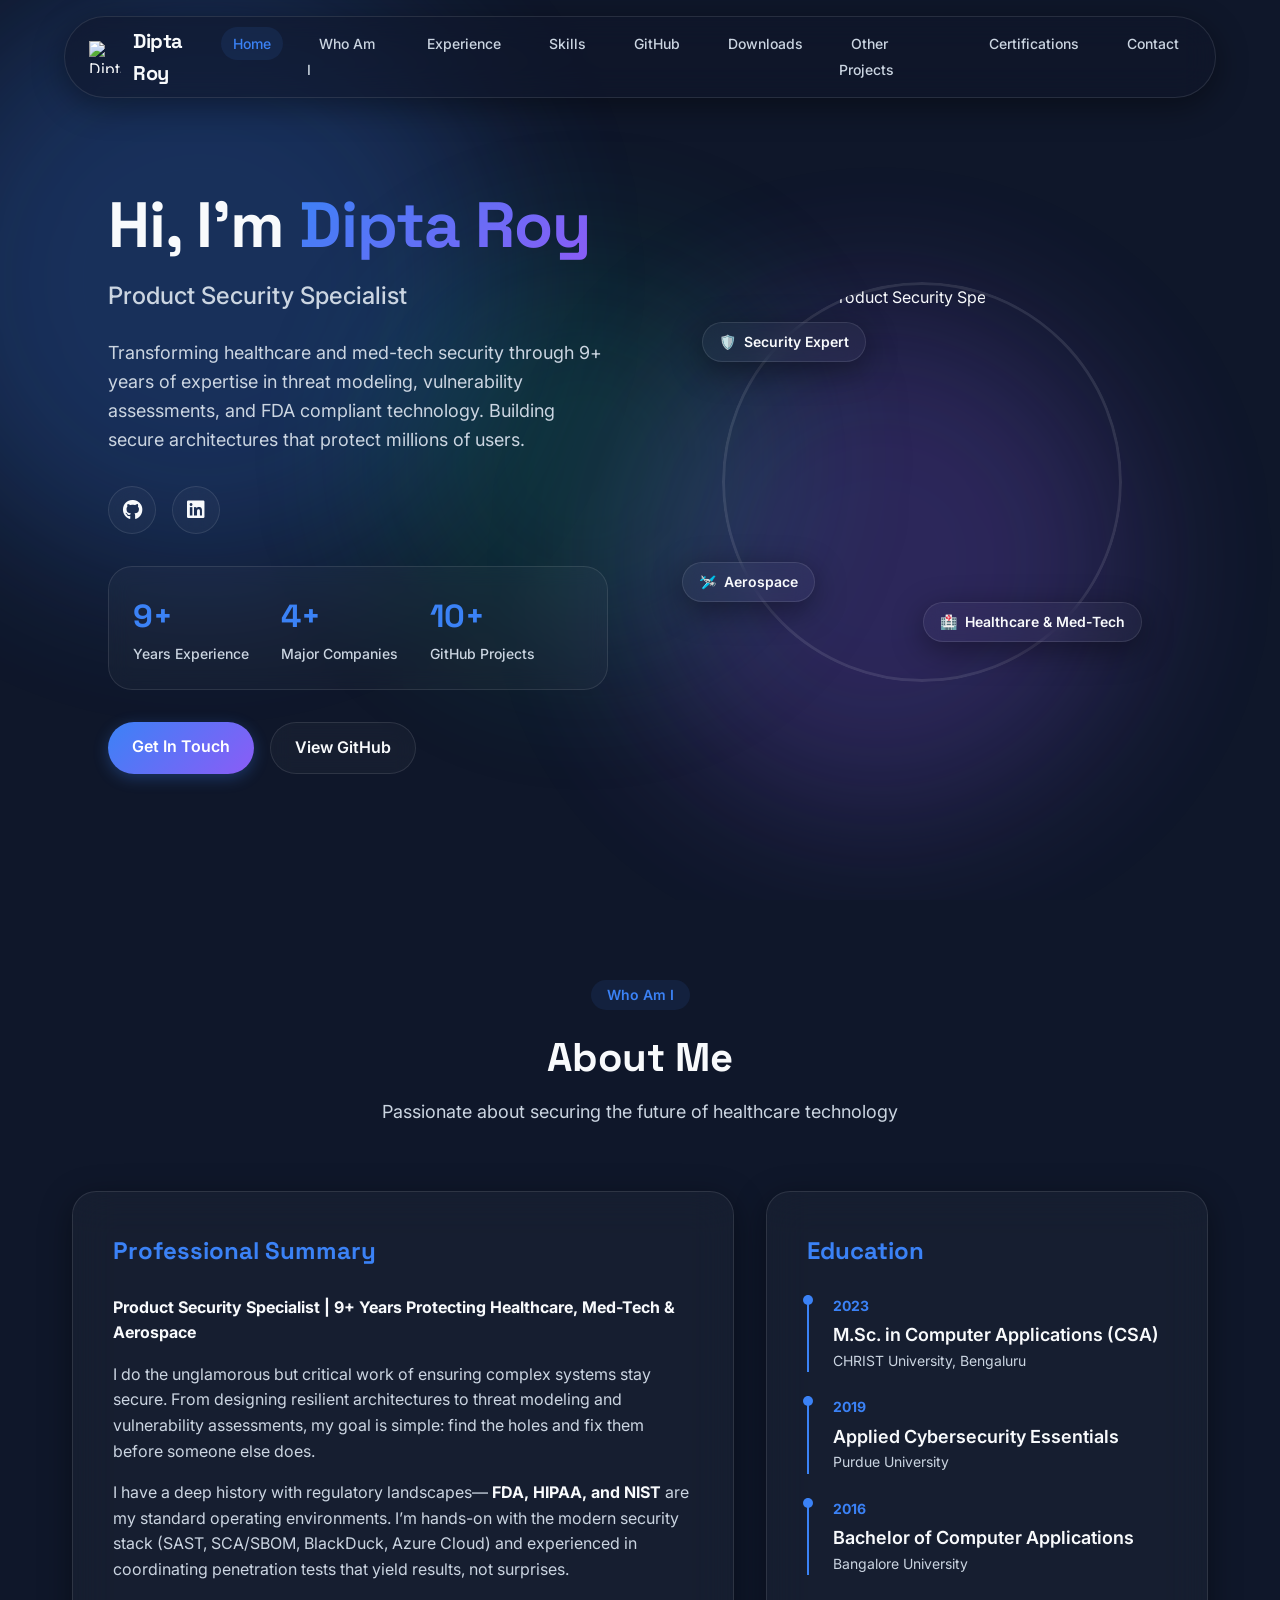
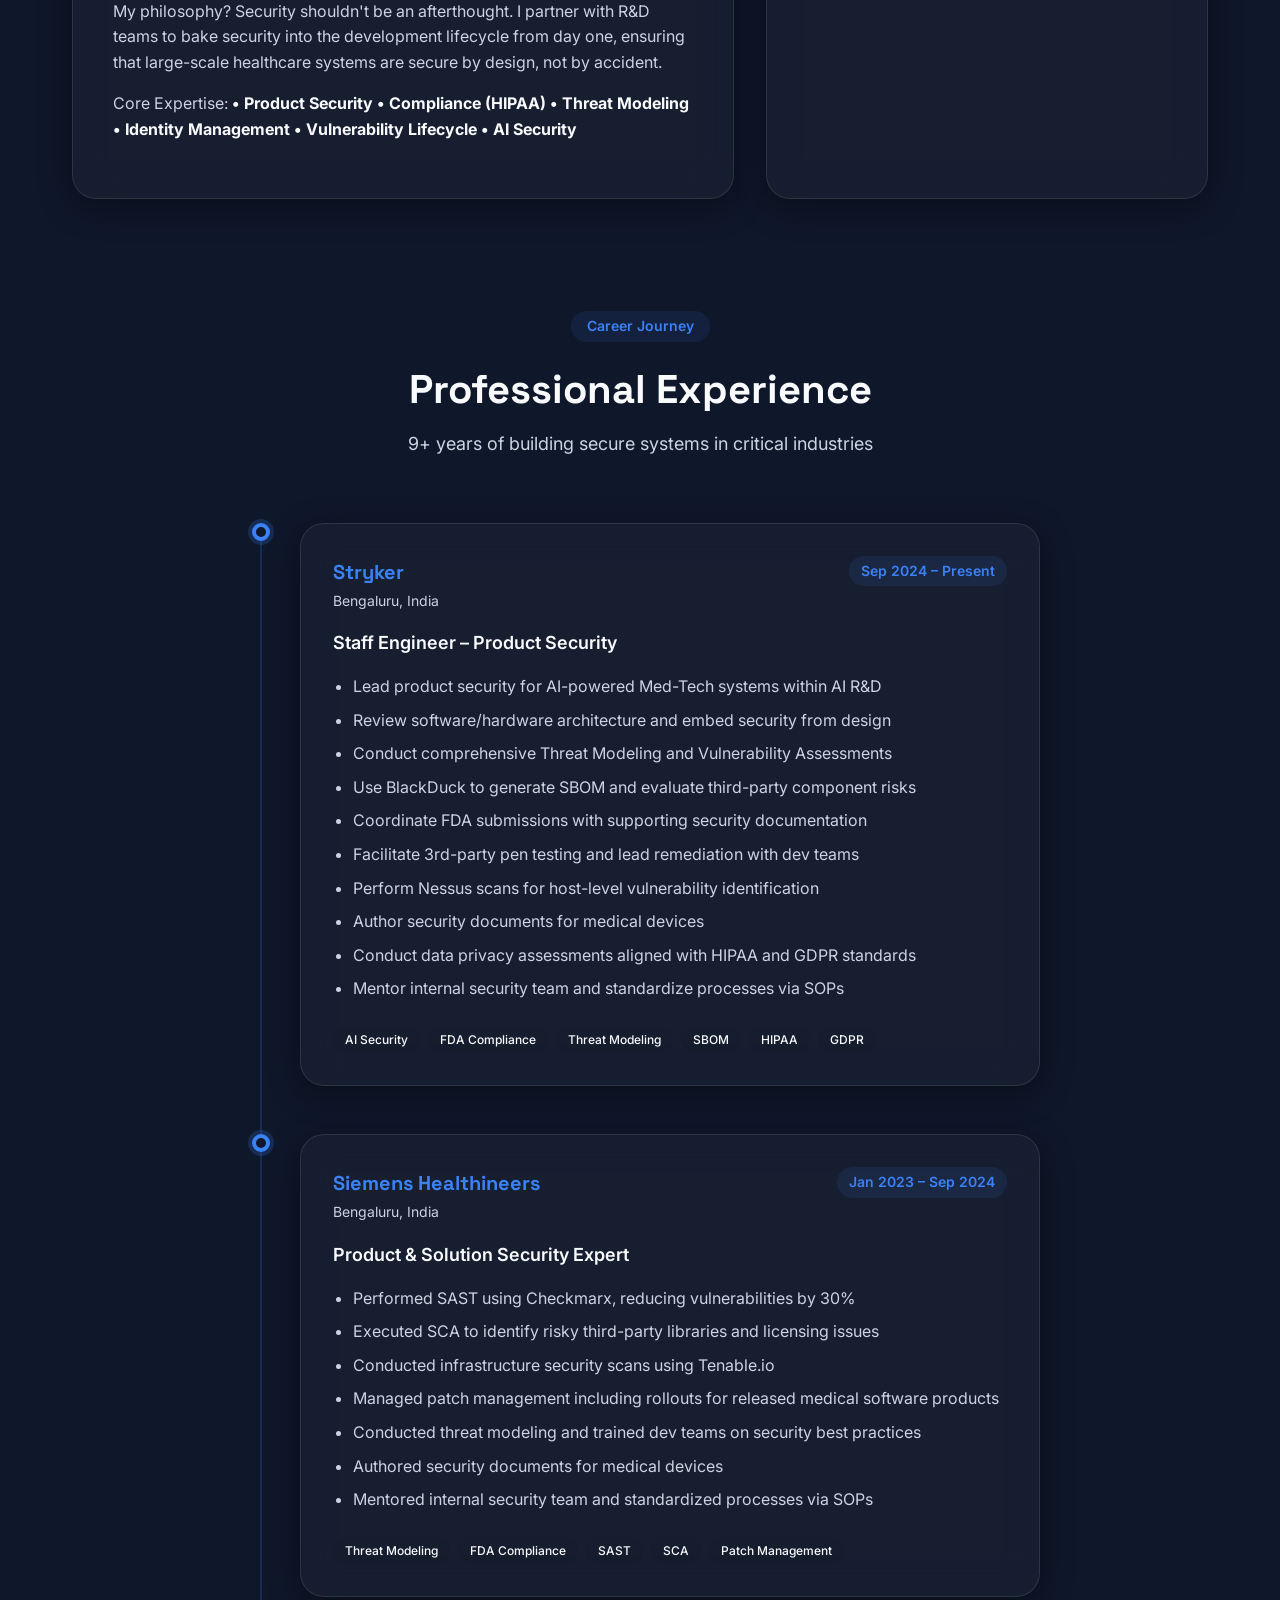
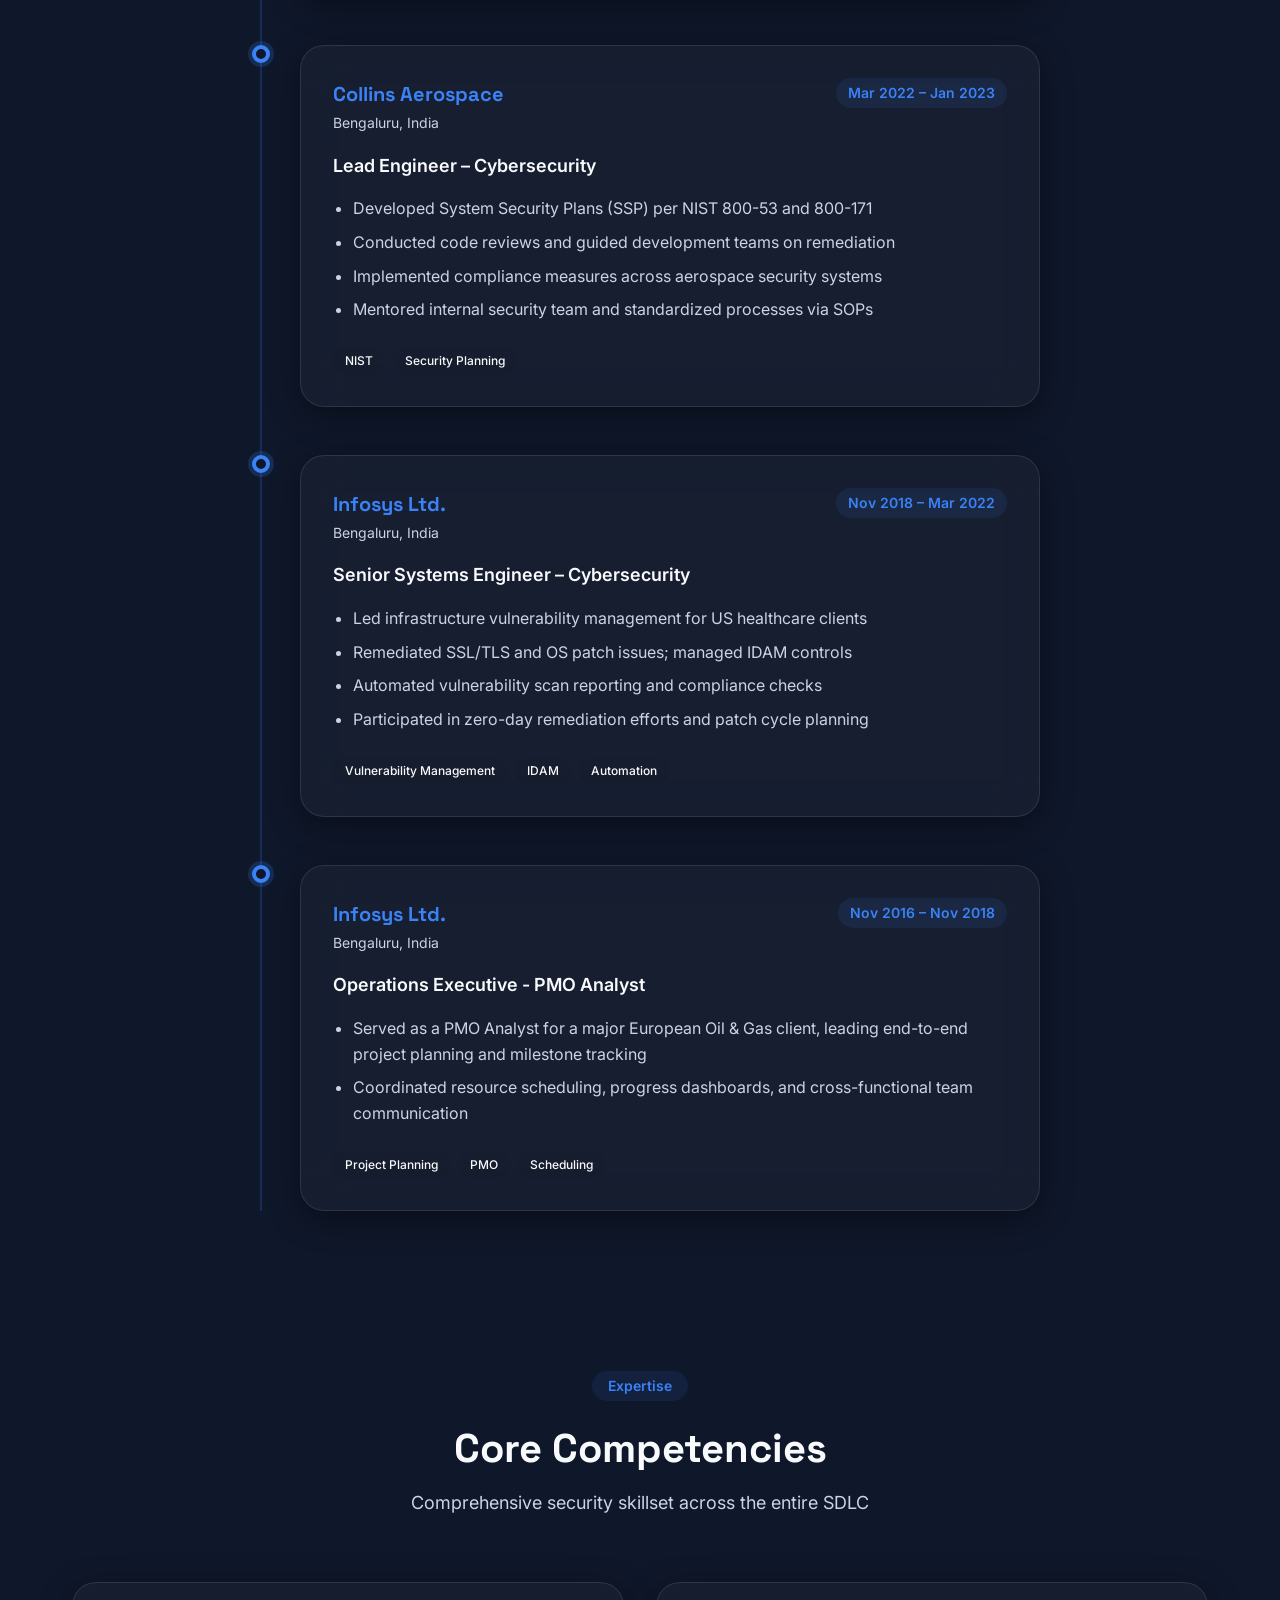
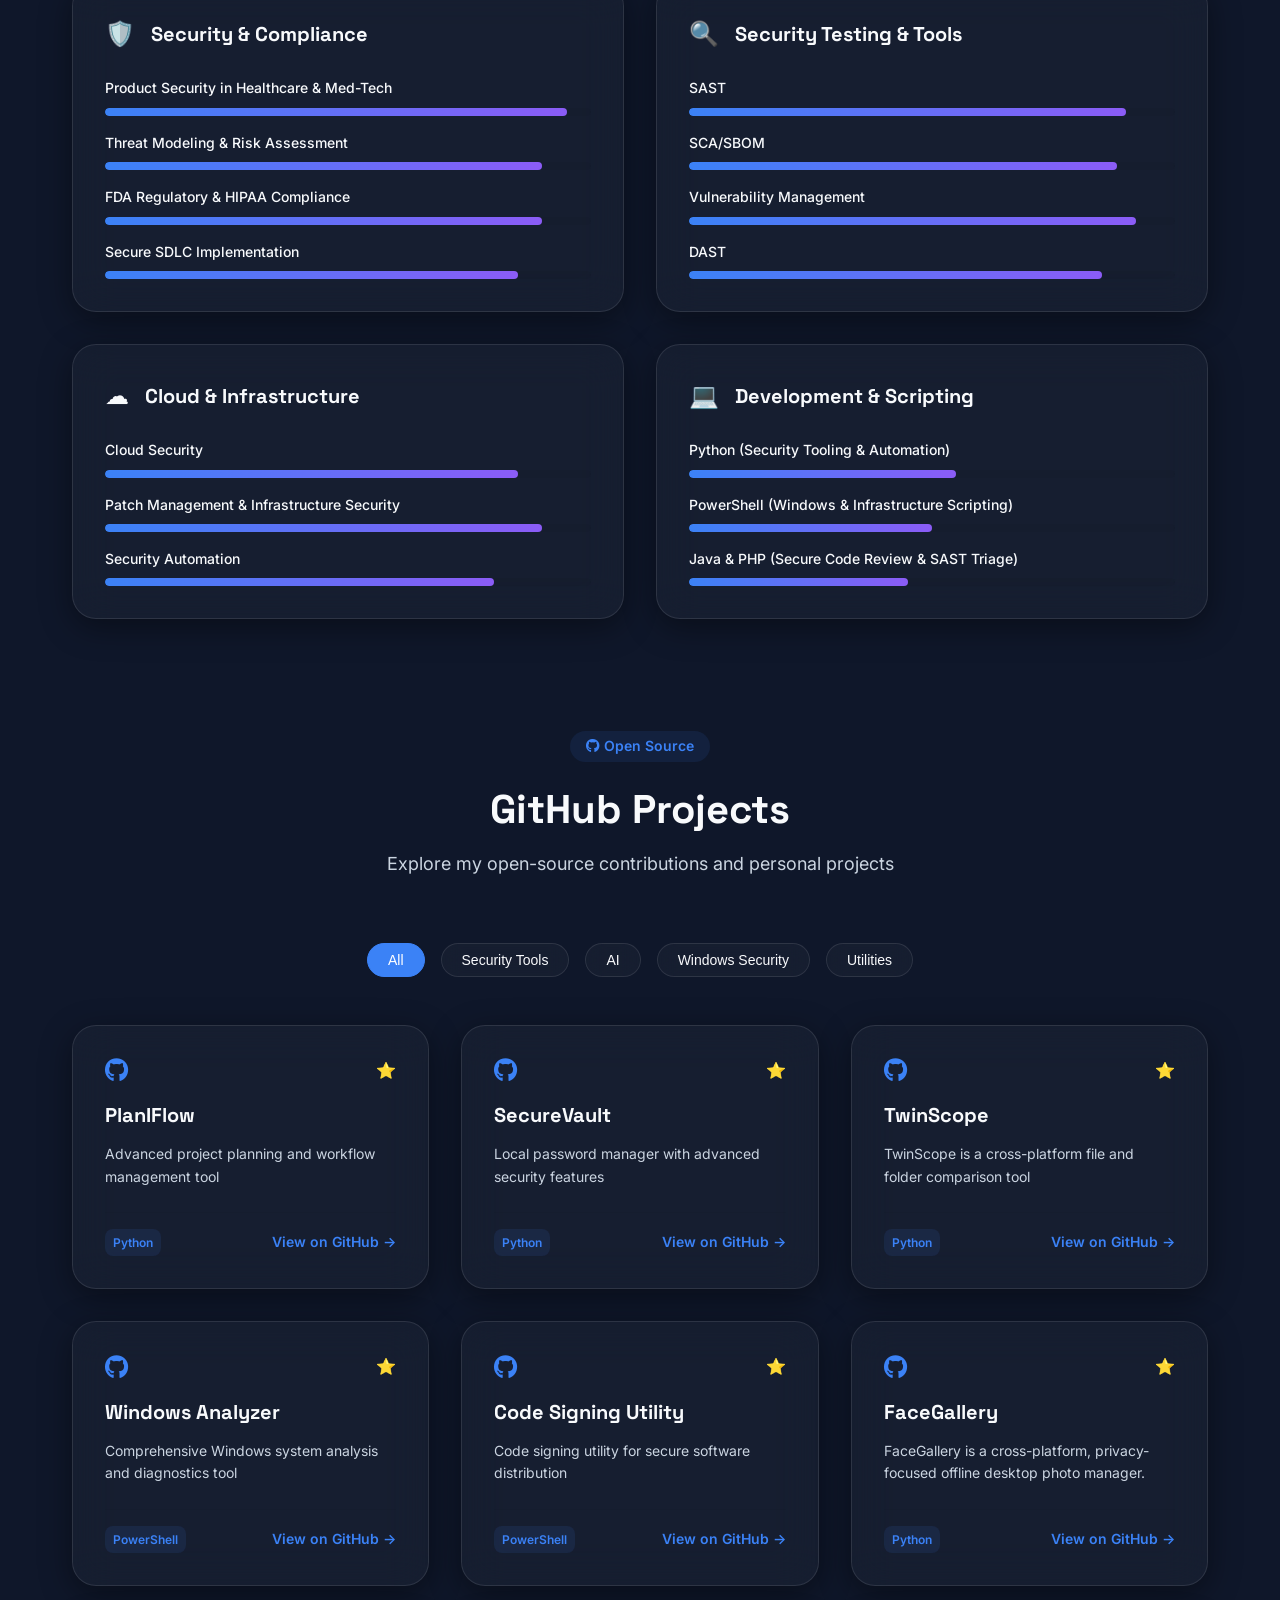
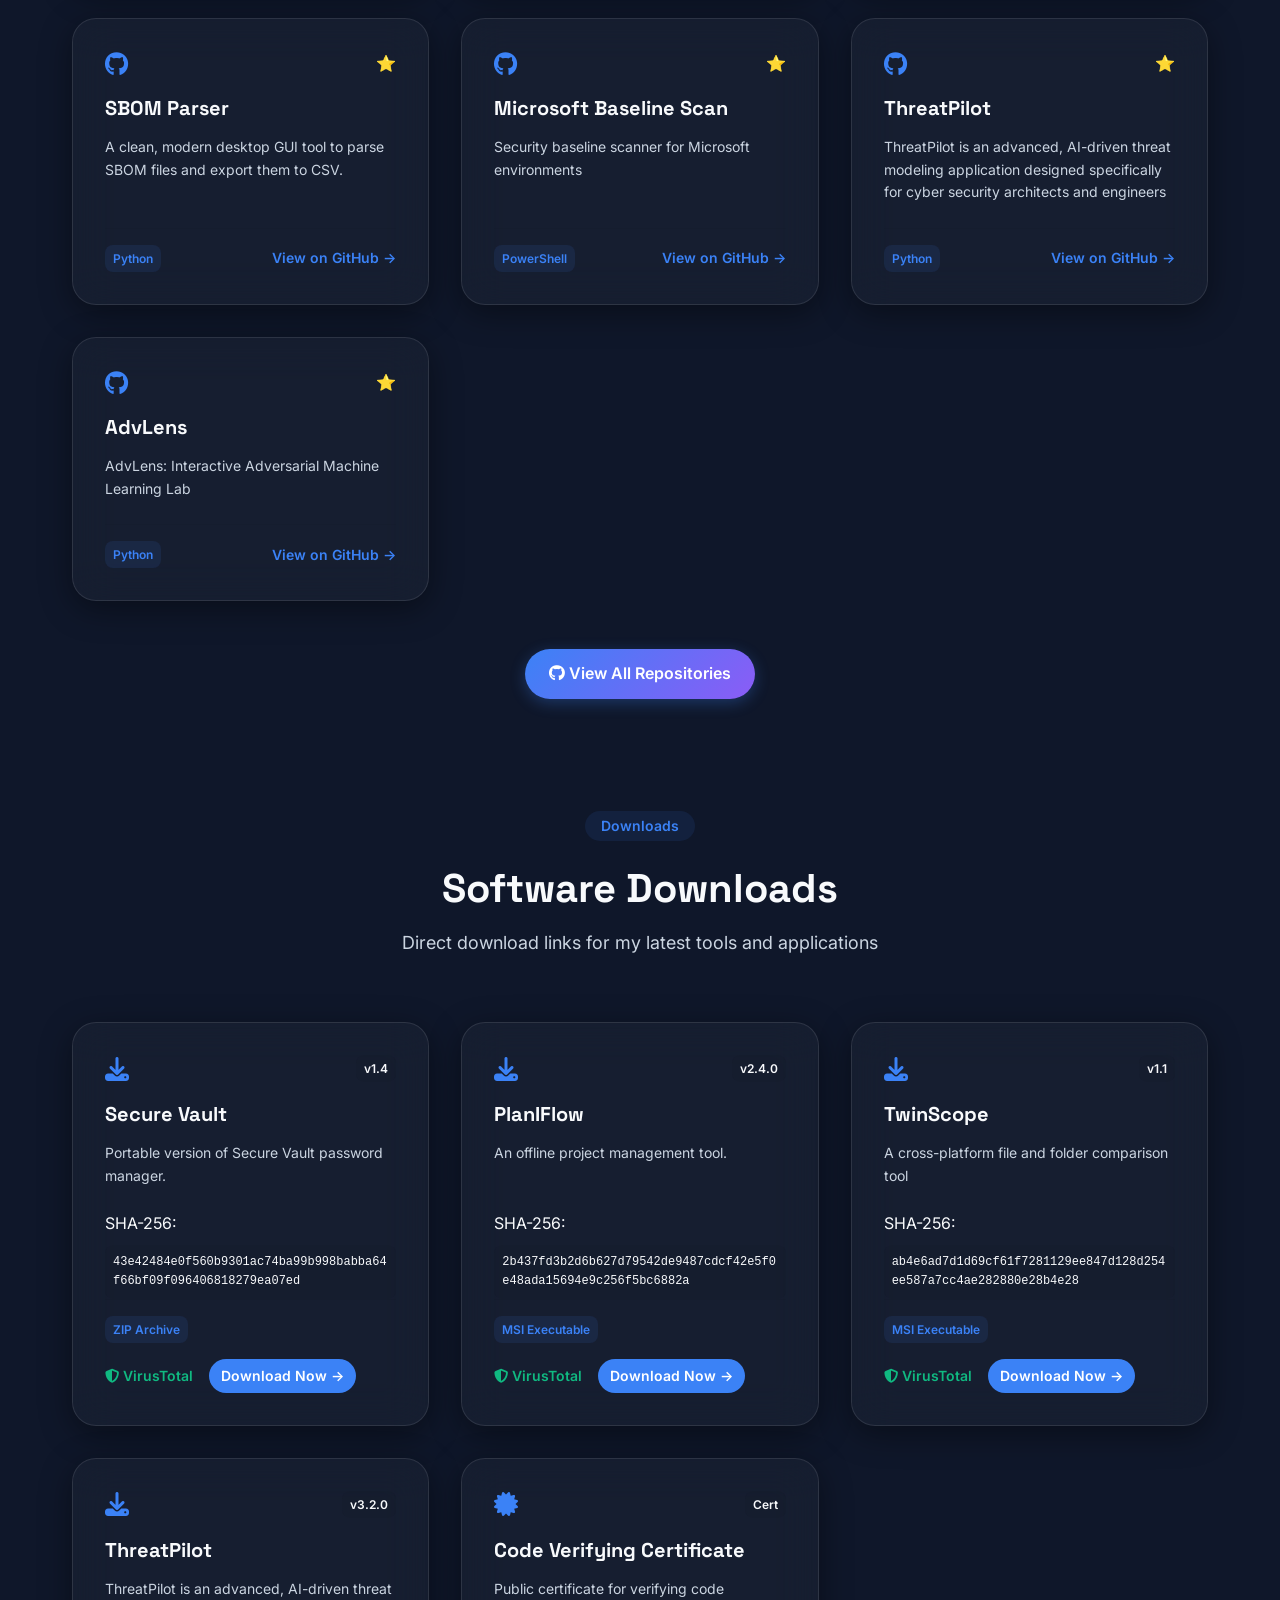
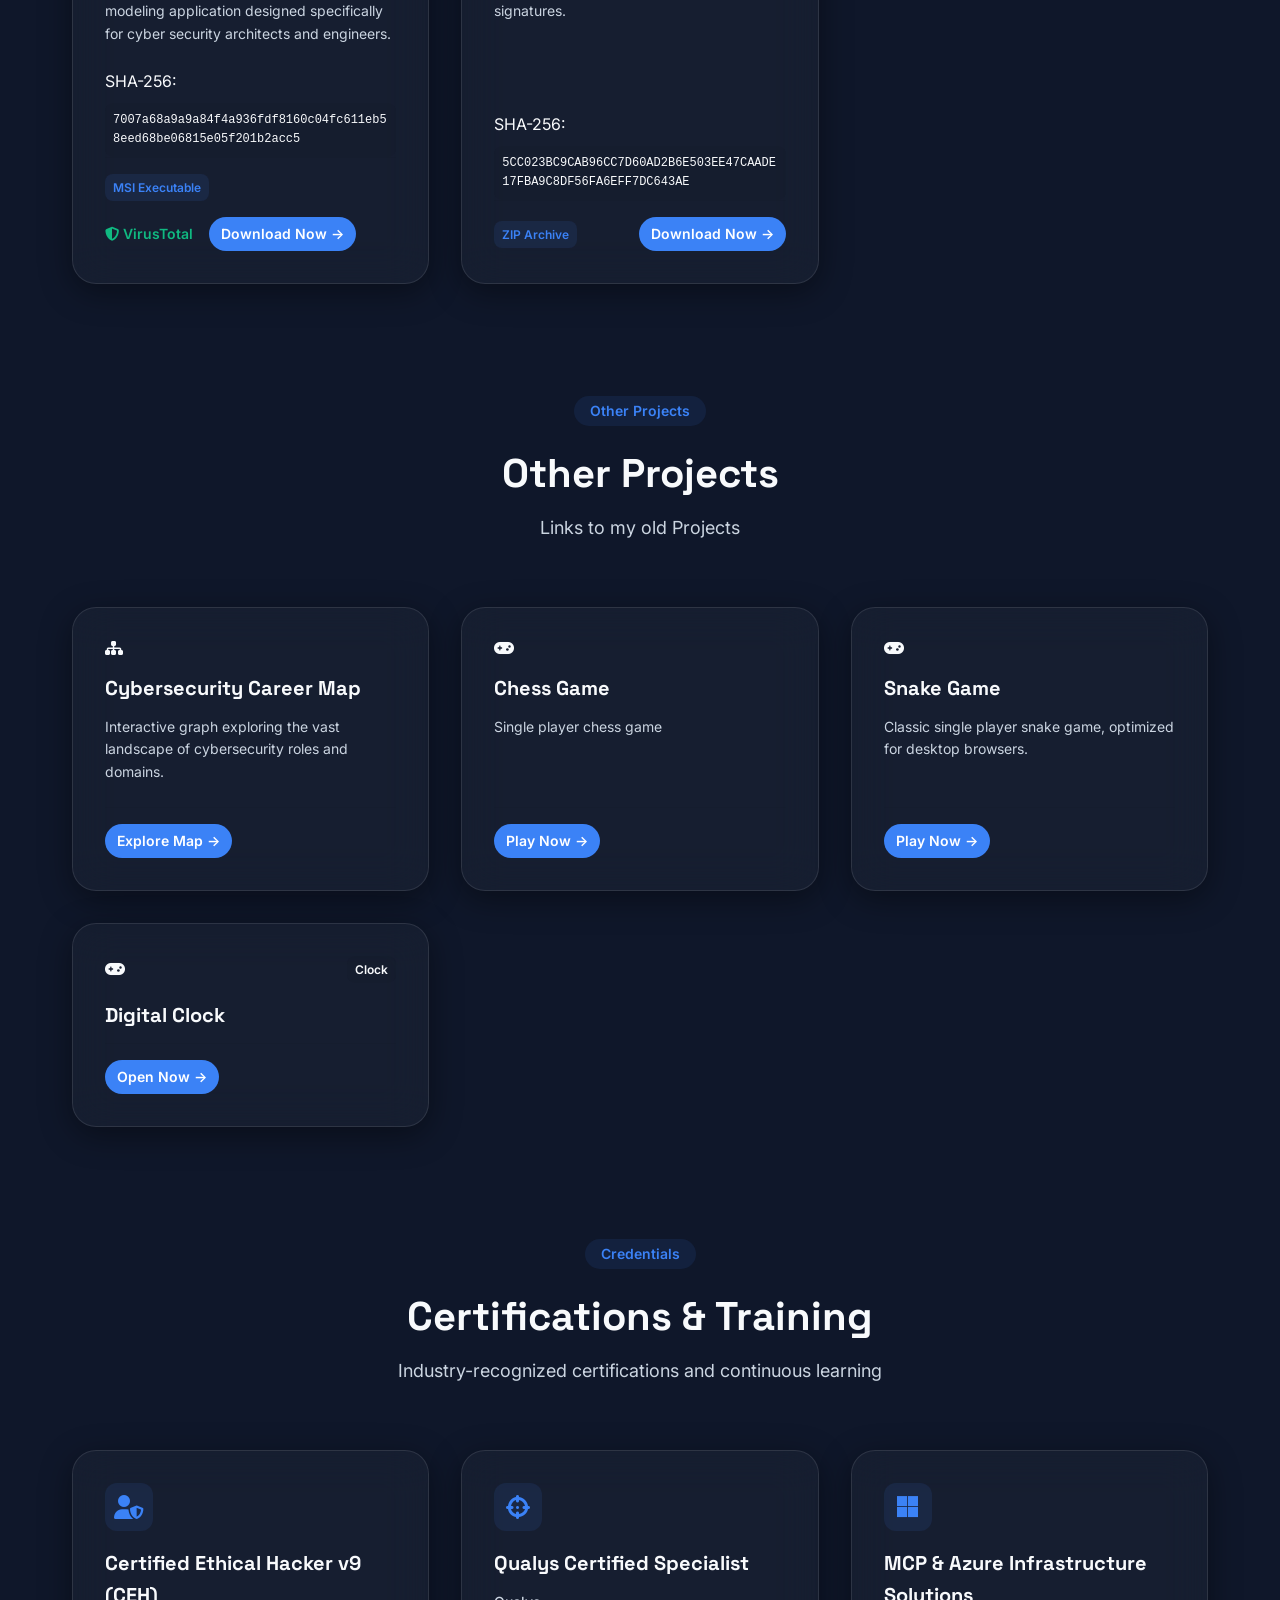
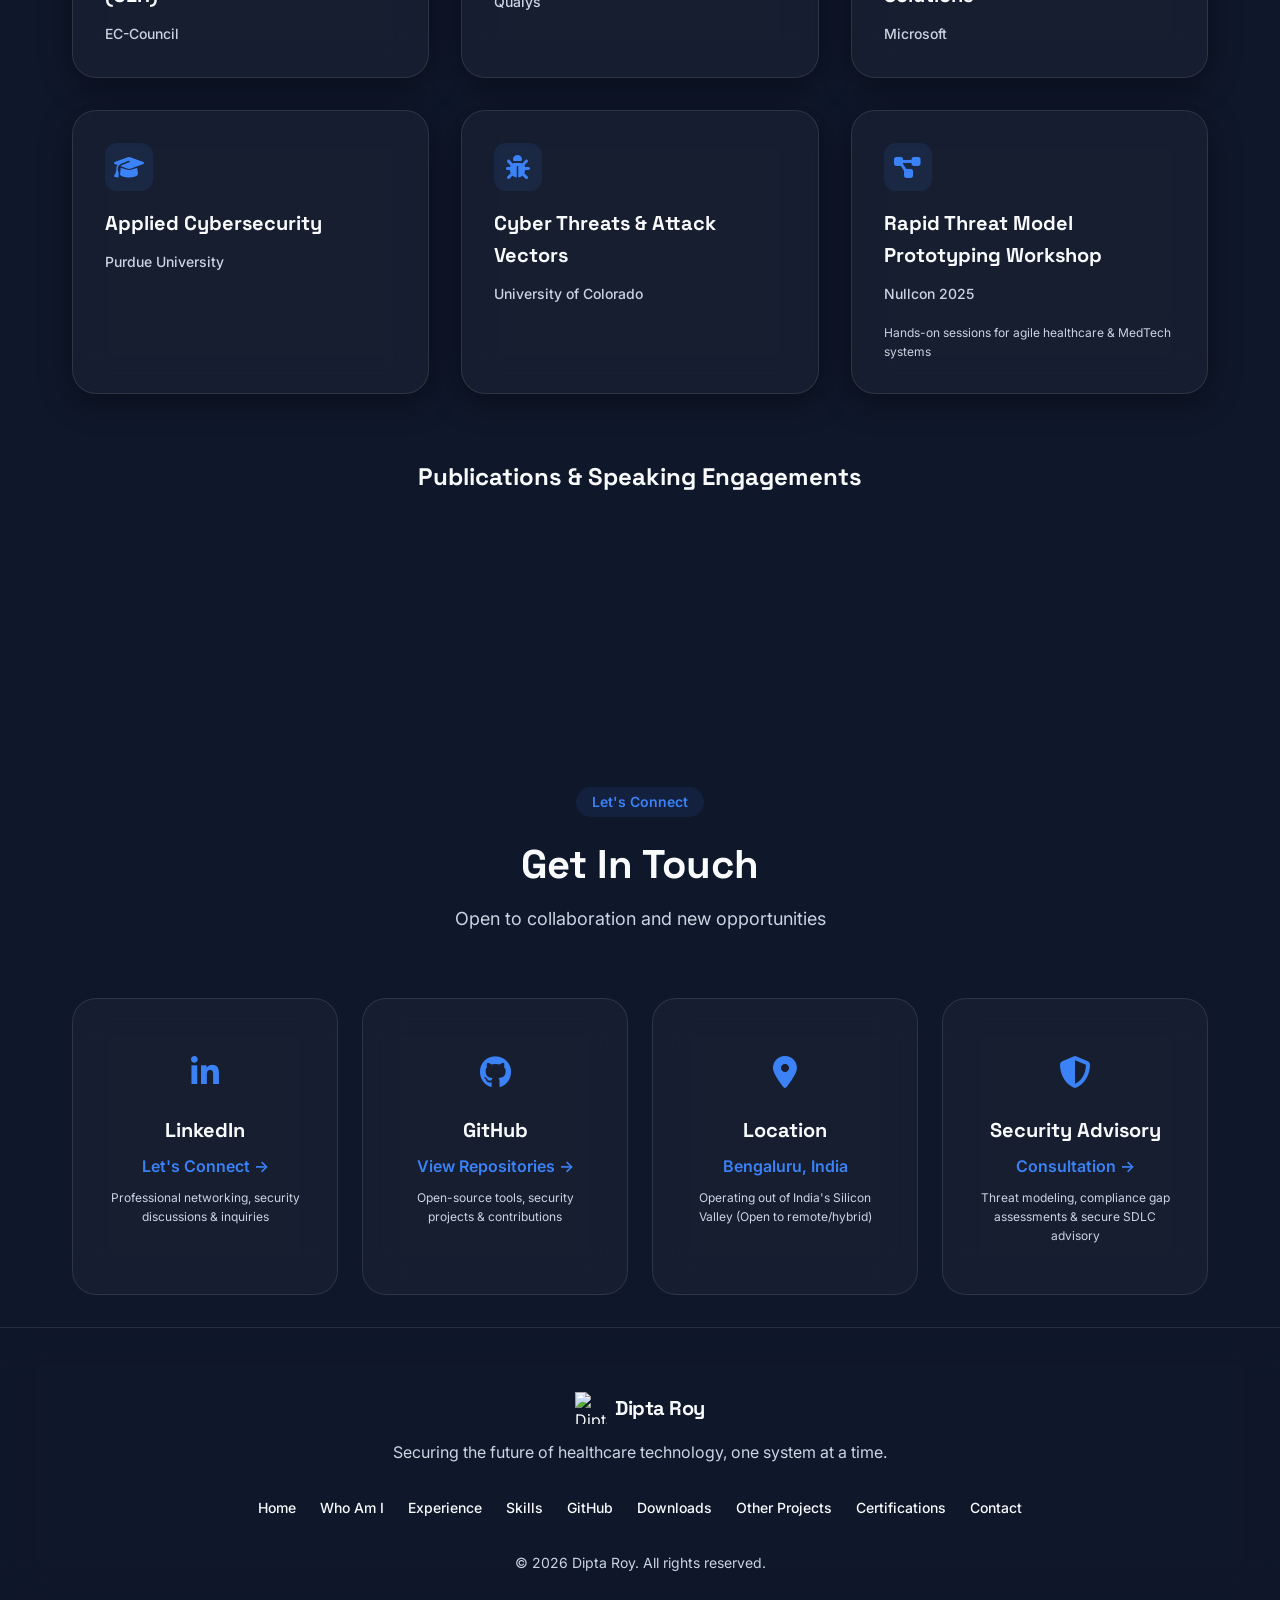
==== index.html @ 89083425 "Updated Portfolio" ====
<!DOCTYPE html>
<html lang="en">

<head>
    <meta charset="UTF-8">
    <meta name="viewport" content="width=device-width, initial-scale=1.0">
    <title>Dipta Roy</title>
    <link rel="icon" type="image/png" href="assets/img/favicon.png?v=4">
    <meta name="google-site-verification" content="V2aWVlDv5P8RGX3Jwh850Y5VYpejlc5atUr3PNJCR8k" />
    <meta name="description"
        content="Dipta Roy is a Bengaluru-based Product Security Specialist with 9+ years in healthcare cybersecurity. Expert in threat modeling, FDA/HIPAA compliance, SAST/SCA tools, and secure SDLC.">
    <meta name="keywords"
        content="product security, cybersecurity healthcare, threat modeling, FDA compliance, vulnerability assessment, SAST, SCA, Dipta Roy, Bengaluru, MedTech">
    <meta name="robots" content="index, follow">
    <meta name="author" content="Dipta Roy">

    <!-- Open Graph / Facebook -->
    <meta property="og:type" content="website">
    <meta property="og:url" content="https://dipta-roy.github.io/">
    <meta property="og:title" content="Dipta Roy - Product Security Specialist">
    <meta property="og:description"
        content="Dipta Roy is a Bengaluru-based Product Security Specialist with 9+ years in healthcare cybersecurity. Expert in threat modeling, FDA/HIPAA compliance, and secure SDLC.">
    <meta property="og:image" content="https://dipta-roy.github.io/assets/img/Profile_Image.png">

    <!-- Twitter -->
    <meta property="twitter:card" content="summary_large_image">
    <meta property="twitter:url" content="https://dipta-roy.github.io/">
    <meta property="twitter:title" content="Dipta Roy - Product Security Specialist">
    <meta property="twitter:description"
        content="Dipta Roy is a Bengaluru-based Product Security Specialist with 9+ years in healthcare cybersecurity. Expert in threat modeling, FDA/HIPAA compliance, and secure SDLC.">
    <meta property="twitter:image" content="https://dipta-roy.github.io/assets/img/Profile_Image.png">

    <!-- Structured Data (JSON-LD) -->
    <script type="application/ld+json">
    {
      "@context": "https://schema.org",
      "@type": "Person",
      "name": "Dipta Roy",
      "url": "https://dipta-roy.github.io/",
      "image": "https://dipta-roy.github.io/assets/img/Profile_Image.png",
      "sameAs": [
        "https://linkedin.com/in/dipta-roy",
        "https://github.com/dipta-roy"
      ],
      "jobTitle": "Product Security Specialist",
      "worksFor": {
        "@type": "Organization",
        "name": "Healthcare Industry"
      },
      "description": "Product Security Specialist with 9+ years of experience in healthcare cybersecurity, threat modeling, and FDA compliance.",
      "address": {
        "@type": "PostalAddress",
        "addressLocality": "Bengaluru",
        "addressCountry": "India"
      }
    }
    </script>

    <link rel="preconnect" href="https://fonts.googleapis.com">
    <link rel="preconnect" href="https://fonts.gstatic.com" crossorigin>
    <link rel="canonical" href="https://dipta-roy.github.io/">
    <link
        href="https://fonts.googleapis.com/css2?family=Inter:wght@300;400;500;600;700;800;900&family=Space+Grotesk:wght@300;400;500;600;700&display=swap"
        rel="stylesheet">
    <link rel="stylesheet" href="https://cdnjs.cloudflare.com/ajax/libs/font-awesome/6.5.1/css/all.min.css">
    <link rel="stylesheet" href="https://cdnjs.cloudflare.com/ajax/libs/aos/2.3.4/aos.css">
    <link rel="stylesheet" href="assets/css/index.css">
    <script async src="https://www.googletagmanager.com/gtag/js?id=G-2EZ7F16X02"></script>
    <script>
        window.dataLayer = window.dataLayer || [];
        function gtag() { dataLayer.push(arguments); }
        gtag('js', new Date());
        gtag('config', 'G-2EZ7F16X02');
    </script>
    <noscript>
        <style>
            #preloader {
                display: none !important;
            }
        </style>
    </noscript>
</head>

<body>
    <!-- Preloader -->
    <div id="preloader">
        <div class="preloader-content">
            <div class="preloader-logo">
                <img src="assets/img/favicon.png?v=4" alt="Dipta Roy Logo" class="logo-icon">
                <span class="logo-text">Dipta Roy</span>
            </div>
            <div class="preloader-spinner"></div>
            <div class="preloader-status">Initializing Secure Connection...</div>
        </div>
    </div>
    <!-- Animated Background -->
    <div class="animated-background">
        <div class="gradient-orb orb-1"></div>
        <div class="gradient-orb orb-2"></div>
        <div class="gradient-orb orb-3"></div>
    </div>

    <!-- Navigation -->
    <nav class="nav-container" id="navbar">
        <div class="nav-content">
            <div class="nav-logo">
                <img src="assets/img/favicon.png?v=4" alt="Dipta Roy Logo" class="logo-icon">
                <span class="logo-text">Dipta Roy</span>
            </div>
            <ul class="nav-menu" id="navMenu">
                <li><a href="#home" class="nav-link active" style="--i: 1">Home</a></li>
                <li><a href="#about" class="nav-link" style="--i: 2">Who Am I</a></li>
                <li><a href="#experience" class="nav-link" style="--i: 3">Experience</a></li>
                <li><a href="#skills" class="nav-link" style="--i: 4">Skills</a></li>
                <li><a href="#github" class="nav-link" style="--i: 5">GitHub</a></li>
                <li><a href="#downloads" class="nav-link" style="--i: 6">Downloads</a></li>
                <li><a href="#others" class="nav-link" style="--i: 7">Other Projects</a></li>
                <li><a href="#certifications" class="nav-link" style="--i: 8">Certifications</a></li>
                <li><a href="#contact" class="nav-link" style="--i: 9">Contact</a></li>
            </ul>
            <button class="mobile-menu-toggle" id="mobileMenuToggle">
                <span></span>
                <span></span>
                <span></span>
            </button>
        </div>
    </nav>

    <!-- Hero Section -->
    <section id="home" class="hero-section">
        <div class="container">
            <div class="hero-content">
                <div class="hero-text">
                    <h1 class="hero-title">
                        Hi, I'm <span class="gradient-text">Dipta Roy</span>
                    </h1>
                    <h2 class="hero-subtitle">Product Security Specialist</h2>
                    <p class="hero-description">
                        Transforming healthcare and med-tech security through 9+ years of expertise in
                        threat modeling, vulnerability assessments, and FDA compliant technology. Building secure
                        architectures that protect millions of users.
                    </p>
                    <div class="social-links">
                        <a href="https://github.com/dipta-roy" target="_blank" rel="noopener noreferrer"
                            class="social-link" title="GitHub" aria-label="GitHub">
                            <i class="fab fa-github"></i>
                        </a>
                        <a href="https://linkedin.com/in/dipta-roy" target="_blank" rel="noopener noreferrer"
                            class="social-link" title="LinkedIn" aria-label="LinkedIn">
                            <i class="fab fa-linkedin"></i>
                        </a>
                    </div>
                    <div class="hero-stats">
                        <div class="stat-item">
                            <div class="stat-value">9+</div>
                            <div class="stat-label">Years Experience</div>
                        </div>
                        <div class="stat-item">
                            <div class="stat-value">4</div>
                            <div class="stat-label">Major Companies</div>
                        </div>
                        <div class="stat-item">
                            <div class="stat-value">10+</div>
                            <div class="stat-label">GitHub Projects</div>
                        </div>
                    </div>
                    <div class="hero-cta">
                        <a href="#contact" class="btn btn-primary">Get In Touch</a>
                        <a href="#github" class="btn btn-secondary">View GitHub</a>
                    </div>
                </div>
                <div class="hero-visual">
                    <div class="profile-card">
                        <div class="profile-image">
                            <div class="profile-ring"></div>
                            <img src="assets/img/Profile_Image.png" alt="Dipta Roy - Product Security Specialist"
                                class="profile-avatar-img">
                        </div>
                        <div class="floating-badge badge-1">
                            <span class="badge-emoji">🛡️</span>
                            <span>Security Expert</span>
                        </div>
                        <div class="floating-badge badge-2">
                            <span class="badge-emoji">🛩️</span>
                            <span>Aerospace</span>
                        </div>
                        <div class="floating-badge badge-3">
                            <span class="badge-emoji">🏥</span>
                            <span>Healthcare & Med-Tech</span>
                        </div>
                        <div class="companion-speech-bubble" id="companionSpeechBubble">
                            Hello! 👋
                        </div>
                    </div>
                </div>
            </div>
        </div>
        <div class="scroll-indicator">
            <div class="scroll-arrow"></div>
        </div>
    </section>

    <section id="about" class="about-section">
        <div class="container">
            <div class="section-header">
                <span class="section-tag">Who Am I</span>
                <h2 class="section-title">About Me</h2>
                <p class="section-subtitle">Passionate about securing the future of healthcare technology</p>
            </div>
            <div class="about-content">
                <div class="about-text">
                    <div class="about-card">
                        <h3>Professional Summary</h3>
                        <p>
                            <b>Product Security Specialist | 9+ Years Protecting Healthcare, Med-Tech & Aerospace </b>
                        </p>
                        <p>
                            I do the unglamorous but critical work of ensuring complex systems stay secure. From
                            designing resilient architectures to threat modeling and vulnerability assessments, my goal
                            is simple: find the holes and fix them before someone else does.
                        </p>
                        <p>
                            I have a deep history with regulatory landscapes— <b>FDA, HIPAA, and NIST</b> are my
                            standard operating environments. I’m hands-on with the modern security stack (SAST,
                            SCA/SBOM, BlackDuck, Azure Cloud) and experienced in coordinating penetration tests that
                            yield results, not surprises.
                        </p>
                        <p>
                            My philosophy? Security shouldn't be an afterthought. I partner with R&D teams to bake
                            security into the development lifecycle from day one, ensuring that large-scale healthcare
                            systems are secure by design, not by accident.
                        </p>
                        <p>
                            Core Expertise: <b>• Product Security • Compliance (HIPAA) • Threat Modeling • Identity
                                Management • Vulnerability Lifecycle • AI Security</b>
                        </p>
                    </div>

                </div>
                <div class="about-education">
                    <h3>Education</h3>
                    <div class="education-timeline">
                        <div class="education-item">
                            <div class="education-year">2023</div>
                            <div class="education-content">
                                <h4>M.Sc. in Computer Applications (CSA)</h4>
                                <p>CHRIST University, Bengaluru</p>
                            </div>
                        </div>
                        <div class="education-item">
                            <div class="education-year">2019</div>
                            <div class="education-content">
                                <h4>Applied Cybersecurity Essentials</h4>
                                <p>Purdue University</p>
                            </div>
                        </div>
                        <div class="education-item">
                            <div class="education-year">2016</div>
                            <div class="education-content">
                                <h4>Bachelor of Computer Applications</h4>
                                <p>Bangalore University</p>
                            </div>
                        </div>
                    </div>
                </div>
            </div>
        </div>
    </section>

    <section id="experience" class="experience-section">
        <div class="container">
            <div class="section-header">
                <span class="section-tag">Career Journey</span>
                <h2 class="section-title">Professional Experience</h2>
                <p class="section-subtitle">9+ years of building secure systems in critical industries</p>
            </div>
            <div class="experience-timeline">
                <div class="timeline-item" data-aos="fade-up">
                    <div class="timeline-marker"></div>
                    <div class="timeline-content">
                        <div class="timeline-header">
                            <div class="timeline-company">
                                <h3>Stryker</h3>
                                <span class="timeline-location">Bengaluru, India</span>
                            </div>
                            <span class="timeline-period">Sep 2024 – Present</span>
                        </div>
                        <h4 class="timeline-role">Staff Engineer – Product Security</h4>
                        <ul class="timeline-achievements">
                            <li>Lead product security for AI-powered Med-Tech systems within AI R&D</li>
                            <li>Review software/hardware architecture and embed security from design</li>
                            <li>Conduct comprehensive Threat Modeling and Vulnerability Assessments</li>
                            <li>Use BlackDuck to generate SBOM and evaluate third-party component risks</li>
                            <li>Coordinate FDA submissions with supporting security documentation</li>
                            <li>Facilitate 3rd-party pen testing and lead remediation with dev teams</li>
                            <li>Perform Nessus scans for host-level vulnerability identification</li>
                            <li>Author security documents for medical devices</li>
                            <li>Conduct data privacy assessments aligned with HIPAA and GDPR standards</li>
                            <li>Mentor internal security team and standardize processes via SOPs</li>
                        </ul>
                        <div class="timeline-tags">
                            <span class="tag">AI Security</span>
                            <span class="tag">FDA Compliance</span>
                            <span class="tag">Threat Modeling</span>
                            <span class="tag">SBOM</span>
                            <span class="tag">HIPAA</span>
                            <span class="tag">GDPR</span>
                        </div>
                    </div>
                </div>

                <div class="timeline-item" data-aos="fade-up">
                    <div class="timeline-marker"></div>
                    <div class="timeline-content">
                        <div class="timeline-header">
                            <div class="timeline-company">
                                <h3>Siemens Healthineers</h3>
                                <span class="timeline-location">Bengaluru, India</span>
                            </div>
                            <span class="timeline-period">Jan 2023 – Sep 2024</span>
                        </div>
                        <h4 class="timeline-role">Product & Solution Security Expert</h4>
                        <ul class="timeline-achievements">
                            <li>Performed SAST using Checkmarx, reducing vulnerabilities by 30%</li>
                            <li>Executed SCA to identify risky third-party libraries and licensing issues</li>
                            <li>Conducted infrastructure security scans using Tenable.io</li>
                            <li>Managed patch management including rollouts for released medical software products</li>
                            <li>Conducted threat modeling and trained dev teams on security best practices</li>
                            <li>Authored security documents for medical devices</li>
                            <li>Mentored internal security team and standardized processes via SOPs</li>
                        </ul>
                        <div class="timeline-tags">
                            <span class="tag">Threat Modeling</span>
                            <span class="tag">FDA Compliance</span>
                            <span class="tag">SAST</span>
                            <span class="tag">SCA</span>
                            <span class="tag">Patch Management</span>
                        </div>
                    </div>
                </div>

                <div class="timeline-item" data-aos="fade-up">
                    <div class="timeline-marker"></div>
                    <div class="timeline-content">
                        <div class="timeline-header">
                            <div class="timeline-company">
                                <h3>Collins Aerospace</h3>
                                <span class="timeline-location">Bengaluru, India</span>
                            </div>
                            <span class="timeline-period">Mar 2022 – Jan 2023</span>
                        </div>
                        <h4 class="timeline-role">Lead Engineer – Cybersecurity</h4>
                        <ul class="timeline-achievements">
                            <li>Developed System Security Plans (SSP) per NIST 800-53 and 800-171</li>
                            <li>Conducted code reviews and guided development teams on remediation</li>
                            <li>Implemented compliance measures across aerospace security systems</li>
                            <li>Mentored internal security team and standardized processes via SOPs</li>
                        </ul>
                        <div class="timeline-tags">
                            <span class="tag">NIST</span>
                            <span class="tag">Security Planning</span>
                        </div>
                    </div>
                </div>

                <div class="timeline-item" data-aos="fade-up">
                    <div class="timeline-marker"></div>
                    <div class="timeline-content">
                        <div class="timeline-header">
                            <div class="timeline-company">
                                <h3>Infosys Ltd.</h3>
                                <span class="timeline-location">Bengaluru, India</span>
                            </div>
                            <span class="timeline-period">Nov 2018 – Mar 2022</span>
                        </div>
                        <h4 class="timeline-role">Senior Systems Engineer – Cybersecurity</h4>
                        <ul class="timeline-achievements">
                            <li>Led infrastructure vulnerability management for US healthcare clients</li>
                            <li>Remediated SSL/TLS and OS patch issues; managed IDAM controls</li>
                            <li>Automated vulnerability scan reporting and compliance checks</li>
                            <li>Participated in zero-day remediation efforts and patch cycle planning</li>
                        </ul>
                        <div class="timeline-tags">
                            <span class="tag">Vulnerability Management</span>
                            <span class="tag">IDAM</span>
                            <span class="tag">Automation</span>
                        </div>
                    </div>
                </div>

                <div class="timeline-item" data-aos="fade-up">
                    <div class="timeline-marker"></div>
                    <div class="timeline-content">
                        <div class="timeline-header">
                            <div class="timeline-company">
                                <h3>Infosys Ltd.</h3>
                                <span class="timeline-location">Bengaluru, India</span>
                            </div>
                            <span class="timeline-period">Nov 2016 – Nov 2018</span>
                        </div>
                        <h4 class="timeline-role">Operations Executive - PMO Analyst</h4>
                        <ul class="timeline-achievements">
                            <li>Served as a PMO Analyst for a major European Oil & Gas client, leading end-to-end
                                project planning and milestone tracking</li>
                            <li>Coordinated resource scheduling, progress dashboards, and cross-functional team
                                communication</li>
                        </ul>
                        <div class="timeline-tags">
                            <span class="tag">Project Planning</span>
                            <span class="tag">PMO</span>
                            <span class="tag">Scheduling</span>
                        </div>
                    </div>
                </div>
            </div>
        </div>
    </section>

    <section id="skills" class="skills-section">
        <div class="container">
            <div class="section-header">
                <span class="section-tag">Expertise</span>
                <h2 class="section-title">Core Competencies</h2>
                <p class="section-subtitle">Comprehensive security skillset across the entire SDLC</p>
            </div>
            <div class="skills-grid">
                <div class="skill-category">
                    <div class="skill-category-header">
                        <span class="skill-icon">🛡️</span>
                        <h3>Security & Compliance</h3>
                    </div>
                    <div class="skill-items">
                        <div class="skill-item">
                            <span>Product Security in Healthcare & Med-Tech</span>
                            <div class="skill-bar">
                                <div class="skill-progress" style="width: 95%"></div>
                            </div>
                        </div>
                        <div class="skill-item">
                            <span>Threat Modeling & Risk Assessment</span>
                            <div class="skill-bar">
                                <div class="skill-progress" style="width: 90%"></div>
                            </div>
                        </div>
                        <div class="skill-item">
                            <span>FDA Regulatory & HIPAA Compliance</span>
                            <div class="skill-bar">
                                <div class="skill-progress" style="width: 90%"></div>
                            </div>
                        </div>
                        <div class="skill-item">
                            <span>Secure SDLC Implementation</span>
                            <div class="skill-bar">
                                <div class="skill-progress" style="width: 85%"></div>
                            </div>
                        </div>
                    </div>
                </div>

                <div class="skill-category">
                    <div class="skill-category-header">
                        <span class="skill-icon">🔍</span>
                        <h3>Security Testing & Tools</h3>
                    </div>
                    <div class="skill-items">
                        <div class="skill-item">
                            <span>SAST</span>
                            <div class="skill-bar">
                                <div class="skill-progress" style="width: 90%"></div>
                            </div>
                        </div>
                        <div class="skill-item">
                            <span>SCA/SBOM </span>
                            <div class="skill-bar">
                                <div class="skill-progress" style="width: 88%"></div>
                            </div>
                        </div>
                        <div class="skill-item">
                            <span>Vulnerability Management</span>
                            <div class="skill-bar">
                                <div class="skill-progress" style="width: 92%"></div>
                            </div>
                        </div>
                        <div class="skill-item">
                            <span>DAST</span>
                            <div class="skill-bar">
                                <div class="skill-progress" style="width: 85%"></div>
                            </div>
                        </div>
                    </div>
                </div>

                <div class="skill-category">
                    <div class="skill-category-header">
                        <span class="skill-icon">☁️</span>
                        <h3>Cloud & Infrastructure</h3>
                    </div>
                    <div class="skill-items">
                        <div class="skill-item">
                            <span>Cloud Security</span>
                            <div class="skill-bar">
                                <div class="skill-progress" style="width: 85%"></div>
                            </div>
                        </div>
                        <div class="skill-item">
                            <span>Patch Management & Infrastructure Security</span>
                            <div class="skill-bar">
                                <div class="skill-progress" style="width: 90%"></div>
                            </div>
                        </div>
                        <div class="skill-item">
                            <span>Security Automation</span>
                            <div class="skill-bar">
                                <div class="skill-progress" style="width: 80%"></div>
                            </div>
                        </div>
                    </div>
                </div>

                <div class="skill-category">
                    <div class="skill-category-header">
                        <span class="skill-icon">💻</span>
                        <h3>Development & Scripting</h3>
                    </div>
                    <div class="skill-items">
                        <div class="skill-item">
                            <span>Python (Security Tooling & Automation)</span>
                            <div class="skill-bar">
                                <div class="skill-progress" style="width: 55%"></div>
                            </div>
                        </div>
                        <div class="skill-item">
                            <span>PowerShell (Windows & Infrastructure Scripting)</span>
                            <div class="skill-bar">
                                <div class="skill-progress" style="width: 50%"></div>
                            </div>
                        </div>
                        <div class="skill-item">
                            <span>Java & PHP (Secure Code Review & SAST Triage)</span>
                            <div class="skill-bar">
                                <div class="skill-progress" style="width: 45%"></div>
                            </div>
                        </div>
                    </div>
                </div>
            </div>
        </div>
    </section>

    <section id="github" class="github-section">
        <div class="container">
            <div class="section-header">
                <span class="section-tag"><i class="fab fa-github"></i> Open Source</span>
                <h2 class="section-title">GitHub Projects</h2>
                <p class="section-subtitle">Explore my open-source contributions and personal projects</p>
            </div>
            <div class="project-filters">
                <button class="filter-btn active" data-filter="all">All</button>
                <button class="filter-btn" data-filter="security-tools">Security Tools</button>
                <button class="filter-btn" data-filter="ai">AI</button>
                <button class="filter-btn" data-filter="windows">Windows Security</button>
                <button class="filter-btn" data-filter="utilities">Utilities</button>
            </div>
            <div id="github-grid-container" class="github-grid">
            </div>
            <div class="github-cta">
                <a href="https://github.com/dipta-roy" target="_blank" rel="noopener noreferrer"
                    class="btn btn-primary">
                    <i class="fab fa-github"></i> View All Repositories
                </a>
            </div>
        </div>
    </section>

    <section id="downloads" class="downloads-section">
        <div class="container">
            <div class="section-header">
                <span class="section-tag">Downloads</span>
                <h2 class="section-title">Software Downloads</h2>
                <p class="section-subtitle">Direct download links for my latest tools and applications</p>
            </div>
            <div id="downloads-grid-container" class="downloads-grid">
            </div>
        </div>
    </section>

    <section id="others" class="contact-section">
        <div class="container">
            <div class="section-header">
                <span class="section-tag">Other Projects</span>
                <h2 class="section-title">Other Projects</h2>
                <p class="section-subtitle">Links to my old Projects</p>
            </div>

            <div class="downloads-grid">
                <a href="career-map.html" class="download-card">
                    <div class="download-card-header">
                        <i class="fa fa-sitemap"></i>
                    </div>
                    <h3>Cybersecurity Career Map</h3>
                    <p>Interactive graph exploring the vast landscape of cybersecurity roles and domains.</p>
                    <div class="download-footer">
                        <span class="download-link">Explore Map →</span>
                    </div>
                </a>
                <a href="https://dipta-roy.github.io/chess" class="download-card">
                    <div class="download-card-header">
                        <i class="fa fa-gamepad"></i>
                    </div>
                    <h3>Chess Game</h3>
                    <p>Single player chess game</p>
                    <div class="download-footer">
                        <span class="download-link">Play Now →</span>
                    </div>
                </a>
                <a href="https://dipta-roy.github.io/snake" class="download-card">
                    <div class="download-card-header">
                        <i class="fa fa-gamepad"></i>
                    </div>
                    <h3>Snake Game</h3>
                    <p>Classic single player snake game, optimized for desktop browsers.</p>
                    <div class="download-footer">
                        <span class="download-link">Play Now →</span>
                    </div>
                </a>
                <a href="https://dipta-roy.github.io/clock" class="download-card">
                    <div class="download-card-header">
                        <i class="fa fa-gamepad"></i>
                        <span class="version-badge">Clock</span>
                    </div>
                    <h3>Digital Clock</h3>
                    <div class="download-footer">
                        <span class="download-link">Open Now →</span>
                    </div>
                </a>
            </div>
        </div>
    </section>
    <section id="certifications" class="certifications-section">
        <div class="container">
            <div class="section-header">
                <span class="section-tag">Credentials</span>
                <h2 class="section-title">Certifications & Training</h2>
                <p class="section-subtitle">Industry-recognized certifications and continuous learning</p>
            </div>
            <div class="certifications-grid">
                <div class="cert-card">
                    <div class="cert-badge cert-ceh"><i class="fas fa-user-shield"></i></div>
                    <h3>Certified Ethical Hacker v9 (CEH)</h3>
                    <p class="cert-issuer">EC-Council</p>
                </div>
                <div class="cert-card">
                    <div class="cert-badge cert-qualys"><i class="fas fa-crosshairs"></i></div>
                    <h3>Qualys Certified Specialist</h3>
                    <p class="cert-issuer">Qualys</p>
                </div>
                <div class="cert-card">
                    <div class="cert-badge cert-azure"><i class="fab fa-microsoft"></i></div>
                    <h3>MCP & Azure Infrastructure Solutions</h3>
                    <p class="cert-issuer">Microsoft</p>
                </div>
                <div class="cert-card">
                    <div class="cert-badge cert-purdue"><i class="fas fa-graduation-cap"></i></div>
                    <h3>Applied Cybersecurity</h3>
                    <p class="cert-issuer">Purdue University</p>
                </div>
                <div class="cert-card">
                    <div class="cert-badge cert-colorado"><i class="fas fa-bug"></i></div>
                    <h3>Cyber Threats & Attack Vectors</h3>
                    <p class="cert-issuer">University of Colorado</p>
                </div>
                <div class="cert-card">
                    <div class="cert-badge cert-nullcon"><i class="fas fa-project-diagram"></i></div>
                    <h3>Rapid Threat Model Prototyping Workshop</h3>
                    <p class="cert-issuer">Nullcon 2025</p>
                    <p class="cert-note">Hands-on sessions for agile healthcare & MedTech systems</p>
                </div>
            </div>

            <div class="publications-section">
                <h3>Publications & Speaking Engagements</h3>
                <div class="publications-grid">
                    <div class="publication-item">
                        <span class="publication-icon">📚</span>
                        <div class="publication-content">
                            <h4>Research Paper</h4>
                            <p>"Using IP Logs to Mitigate DDoS Attacks" - Published in OPTIMA – Journal of Physical
                                Science</p>
                        </div>
                    </div>
                    <div class="publication-item">
                        <span class="publication-icon">🎤</span>
                        <div class="publication-content">
                            <h4>Conference Speaker</h4>
                            <p>SQL Injection Mitigation Techniques - National Conference, Bangalore University</p>
                        </div>
                    </div>
                    <div class="publication-item">
                        <span class="publication-icon">👨‍🏫</span>
                        <div class="publication-content">
                            <h4>Guest Trainer</h4>
                            <p>Ethical Hacking & Cybersecurity Best Practices - CHRIST University</p>
                        </div>
                    </div>
                </div>
            </div>
        </div>
    </section>
    <section id="contact" class="contact-section">
        <div class="container">
            <div class="section-header">
                <span class="section-tag">Let's Connect</span>
                <h2 class="section-title">Get In Touch</h2>
                <p class="section-subtitle">Open to collaboration and new opportunities</p>
            </div>
            <div class="contact-content">
                <div class="contact-grid">
                    <a href="https://linkedin.com/in/dipta-roy" target="_blank" rel="noopener noreferrer"
                        class="contact-card card-linkedin">
                        <div class="contact-card-icon"><i class="fab fa-linkedin-in"></i></div>
                        <h3>LinkedIn</h3>
                        <p class="contact-card-action">Let's Connect →</p>
                        <p class="contact-card-desc">Professional networking, security discussions & inquiries</p>
                    </a>

                    <a href="https://github.com/dipta-roy" target="_blank" rel="noopener noreferrer"
                        class="contact-card card-github">
                        <div class="contact-card-icon"><i class="fab fa-github"></i></div>
                        <h3>GitHub</h3>
                        <p class="contact-card-action">View Repositories →</p>
                        <p class="contact-card-desc">Open-source tools, security projects & contributions</p>
                    </a>

                    <div class="contact-card card-location">
                        <div class="contact-card-icon"><i class="fas fa-map-marker-alt"></i></div>
                        <h3>Location</h3>
                        <p class="contact-card-action">Bengaluru, India</p>
                        <p class="contact-card-desc">Operating out of India's Silicon Valley (Open to remote/hybrid)</p>
                    </div>

                    <a href="https://linkedin.com/in/dipta-roy" target="_blank" rel="noopener noreferrer"
                        class="contact-card card-advisory">
                        <div class="contact-card-icon"><i class="fas fa-shield-alt"></i></div>
                        <h3>Security Advisory</h3>
                        <p class="contact-card-action">Consultation →</p>
                        <p class="contact-card-desc">Threat modeling, compliance gap assessments & secure SDLC advisory
                        </p>
                    </a>
                </div>
            </div>
        </div>
    </section>
    <footer class="footer">
        <div class="container">
            <div class="footer-content">
                <div class="footer-logo">
                    <img src="assets/img/favicon.png?v=4" alt="Dipta Roy Logo" class="logo-icon">
                    <span class="logo-text">Dipta Roy</span>
                </div>
                <p class="footer-tagline">Securing the future of healthcare technology, one system at a time.</p>
                <div class="footer-links">
                    <a href="#home">Home</a>
                    <a href="#about">Who Am I</a>
                    <a href="#experience">Experience</a>
                    <a href="#skills">Skills</a>
                    <a href="#github">GitHub</a>
                    <a href="#downloads">Downloads</a>
                    <a href="#others">Other Projects</a>
                    <a href="#certifications">Certifications</a>
                    <a href="#contact">Contact</a>
                </div>
                <p class="footer-copyright">© 2026 Dipta Roy. All rights reserved.</p>
            </div>
        </div>
    </footer>

    <script src="https://cdnjs.cloudflare.com/ajax/libs/aos/2.3.4/aos.js"></script>
    <script>
        AOS.init({
            duration: 800,
            easing: 'ease-in-out',
            once: true,
            mirror: false
        });
    </script>
    <script src="assets/data/portfolio.js"></script>
    <script src="assets/js/script.js"></script>
</body>

</html>
---- assets/css/index.css ----
/* ==========================================
   ROOT VARIABLES & DESIGN TOKENS (LIGHT GLASSMORPHISM)
   ========================================== */
@import url('https://fonts.googleapis.com/css2?family=Inter:wght@300;400;500;600;700;800&family=Space+Grotesk:wght@500;600;700&display=swap');

:root {
    /* Background & Glass Surfaces */
    --color-bg-base: #f8fafc;
    --color-glass-surface: rgba(255, 255, 255, 0.3);
    --color-glass-surface-hover: rgba(255, 255, 255, 0.45);
    --color-glass-border: rgba(255, 255, 255, 0.4);
    --color-glass-border-strong: rgba(255, 255, 255, 0.7);

    /* Text Colors - High Contrast for Readability */
    --color-text-main: #0f172a;
    --color-text-muted: #475569;
    --color-text-light: #64748b;

    /* Brand & Accent Colors - Pastel & Vibrant for Light Mode */
    --color-primary: #3b82f6;
    --color-secondary: #8b5cf6;
    --color-accent: #10b981;

    /* Orb Colors for Animated Background */
    --orb-color-1: rgba(59, 130, 246, 0.4);
    /* Blue */
    --orb-color-2: rgba(139, 92, 246, 0.4);
    /* Purple */
    --orb-color-3: rgba(16, 185, 129, 0.3);
    /* Green */

    /* Typography */
    --font-sans: 'Inter', system-ui, -apple-system, sans-serif;
    --font-display: 'Space Grotesk', sans-serif;

    /* Shadows */
    --shadow-glass: 0 8px 32px 0 rgba(31, 38, 135, 0.07);
    --shadow-glass-hover: 0 12px 40px 0 rgba(31, 38, 135, 0.12);

    /* Layout */
    --container-width: 1200px;
    --border-radius-sm: 8px;
    --border-radius-md: 16px;
    --border-radius-lg: 24px;
    --border-radius-pill: 9999px;

    /* Semantic Theme Backgrounds */
    --bg-nav: rgba(255, 255, 255, 0.6);
    --bg-nav-mobile: rgba(255, 255, 255, 0.95);
    --bg-btn-secondary-hover: rgba(255, 255, 255, 0.9);
    --bg-preloader: rgba(255, 255, 255, 0.4);
}

/* ==========================================
   DARK THEME OVERRIDE
   ========================================== */
[data-theme="dark"] {
    --color-bg-base: #0f172a;
    --color-glass-surface: rgba(255, 255, 255, 0.03);
    --color-glass-surface-hover: rgba(255, 255, 255, 0.08);
    --color-glass-border: rgba(255, 255, 255, 0.1);
    --color-glass-border-strong: rgba(255, 255, 255, 0.2);

    --color-text-main: #f8fafc;
    --color-text-muted: #cbd5e1;
    --color-text-light: #94a3b8;

    --orb-color-1: rgba(59, 130, 246, 0.3);
    --orb-color-2: rgba(139, 92, 246, 0.3);
    --orb-color-3: rgba(16, 185, 129, 0.2);

    --shadow-glass: 0 8px 32px 0 rgba(0, 0, 0, 0.4);
    --shadow-glass-hover: 0 12px 40px 0 rgba(0, 0, 0, 0.6);

    /* Semantic Theme Backgrounds */
    --bg-nav: rgba(15, 23, 42, 0.6);
    --bg-nav-mobile: rgba(15, 23, 42, 0.95);
    --bg-btn-secondary-hover: rgba(51, 65, 85, 0.9);
    --bg-preloader: rgba(15, 23, 42, 0.6);
}

/* ==========================================
   RESET & BASE STYLES
   ========================================== */
* {
    margin: 0;
    padding: 0;
    box-sizing: border-box;
}

html {
    scroll-behavior: smooth;
}

body {
    font-family: var(--font-sans);
    background-color: var(--color-bg-base);
    color: var(--color-text-main);
    line-height: 1.6;
    overflow-x: hidden;
    position: relative;
}

a {
    text-decoration: none;
    color: inherit;
}

.container {
    max-width: var(--container-width);
    margin: 0 auto;
    padding: 0 2rem;
}

/* ==========================================
   ANIMATED BACKGROUND (AURORA ORBS)
   ========================================== */
.animated-background {
    position: fixed;
    top: 0;
    left: 0;
    width: 100vw;
    height: 100vh;
    z-index: -1;
    overflow: hidden;
    background-color: var(--color-bg-base);
}

.gradient-orb {
    position: absolute;
    border-radius: 50%;
    filter: blur(80px);
    opacity: 0.8;
    will-change: transform;
    transition: transform 0.3s ease-out;
}

.orb-1 {
    width: 600px;
    height: 600px;
    background: var(--orb-color-1);
    top: -100px;
    left: -100px;
    animation-delay: 0s;
}

.orb-2 {
    width: 500px;
    height: 500px;
    background: var(--orb-color-2);
    bottom: 10%;
    right: -50px;
    animation-delay: -5s;
    animation-duration: 25s;
}

.orb-3 {
    width: 400px;
    height: 400px;
    background: var(--orb-color-3);
    top: 40%;
    left: 30%;
    animation-delay: -10s;
    animation-duration: 30s;
}

@keyframes float {
    0% {
        transform: translate(0, 0) scale(1);
    }

    33% {
        transform: translate(30px, -50px) scale(1.1);
    }

    66% {
        transform: translate(-20px, 20px) scale(0.9);
    }

    100% {
        transform: translate(0, 0) scale(1);
    }
}

/* ==========================================
   GLASSMORPHISM UTILITIES
   ========================================== */
.glass-panel {
    background: var(--color-glass-surface);
    backdrop-filter: blur(20px);
    -webkit-backdrop-filter: blur(20px);
    border: 1px solid var(--color-glass-border);
    box-shadow: var(--shadow-glass);
    border-radius: var(--border-radius-lg);
    transition: all 0.3s ease;
}

.glass-panel:hover {
    background: var(--color-glass-surface-hover);
    border-color: var(--color-glass-border-strong);
    box-shadow: var(--shadow-glass-hover);
}

.gradient-text {
    background: linear-gradient(135deg, var(--color-primary), var(--color-secondary));
    -webkit-background-clip: text;
    -webkit-text-fill-color: transparent;
    background-clip: text;
}

/* ==========================================
   NAVIGATION
   ========================================== */
.nav-container {
    position: fixed;
    top: 1rem;
    left: 50%;
    transform: translateX(-50%);
    width: 90%;
    max-width: var(--container-width);
    z-index: 100;

    background: var(--bg-nav);
    backdrop-filter: blur(16px);
    -webkit-backdrop-filter: blur(16px);
    border: 1px solid var(--color-glass-border);
    border-radius: var(--border-radius-pill);
    box-shadow: var(--shadow-glass);
    padding: 0.5rem 1.5rem;
}

.nav-content {
    display: flex;
    justify-content: space-between;
    align-items: center;
}

.nav-logo {
    display: flex;
    align-items: center;
    gap: 0.75rem;
}

.logo-icon {
    height: 32px;
    width: 32px;
}

.logo-text {
    font-family: var(--font-display);
    font-weight: 700;
    font-size: 1.25rem;
    letter-spacing: -0.5px;
}

.nav-menu {
    display: flex;
    gap: 1.5rem;
    list-style: none;
}

.nav-link {
    font-size: 0.875rem;
    font-weight: 500;
    color: var(--color-text-muted);
    padding: 0.5rem 0.75rem;
    border-radius: var(--border-radius-pill);
    transition: all 0.2s ease;
}

.nav-link:hover,
.nav-link.active {
    color: var(--color-primary);
    background: rgba(59, 130, 246, 0.1);
}

.mobile-menu-toggle {
    display: none;
}

/* ==========================================
   SECTIONS & HEADERS
   ========================================== */
section {
    padding: 5rem 0 2rem;
}

.section-header {
    text-align: center;
    margin-bottom: 4rem;
}

.section-tag {
    display: inline-block;
    padding: 0.25rem 1rem;
    background: rgba(59, 130, 246, 0.1);
    color: var(--color-primary);
    border-radius: var(--border-radius-pill);
    font-size: 0.875rem;
    font-weight: 600;
    margin-bottom: 1rem;
}

.section-title {
    font-family: var(--font-display);
    font-size: 2.5rem;
    font-weight: 700;
    margin-bottom: 0.5rem;
}

.section-subtitle {
    color: var(--color-text-muted);
    font-size: 1.125rem;
}

/* ==========================================
   HERO SECTION
   ========================================== */
.hero-section {
    min-height: 100vh;
    display: flex;
    align-items: center;
    padding-top: 6rem;
}

.hero-content {
    display: grid;
    grid-template-columns: 1fr 1fr;
    gap: 4rem;
    align-items: center;
}

.hero-title {
    font-family: var(--font-display);
    font-size: 4rem;
    line-height: 1.1;
    font-weight: 800;
    margin-bottom: 1rem;
    letter-spacing: -1px;
}

.hero-subtitle {
    font-size: 1.5rem;
    color: var(--color-text-muted);
    font-weight: 500;
    margin-bottom: 1.5rem;
}

.hero-description {
    font-size: 1.125rem;
    color: var(--color-text-muted);
    margin-bottom: 2rem;
    max-width: 500px;
}

.social-links {
    display: flex;
    gap: 1rem;
    margin-bottom: 2rem;
}

.social-link {
    width: 48px;
    height: 48px;
    border-radius: 50%;
    display: flex;
    align-items: center;
    justify-content: center;
    font-size: 1.25rem;
    color: var(--color-text-main);
    background: var(--color-glass-surface);
    border: 1px solid var(--color-glass-border);
    backdrop-filter: blur(10px);
    transition: all 0.3s ease;
}

.social-link:hover {
    color: white;
    background: var(--color-primary);
    transform: translateY(-3px);
}

.hero-stats {
    display: flex;
    gap: 2rem;
    margin-bottom: 2rem;
    padding: 1.5rem;
    background: var(--color-glass-surface);
    backdrop-filter: blur(10px);
    border: 1px solid var(--color-glass-border);
    border-radius: var(--border-radius-lg);
}

.stat-value {
    font-family: var(--font-display);
    font-size: 2rem;
    font-weight: 700;
    color: var(--color-primary);
}

.stat-label {
    font-size: 0.875rem;
    color: var(--color-text-muted);
    font-weight: 500;
}

.hero-cta {
    display: flex;
    gap: 1rem;
}

.btn {
    padding: 0.75rem 1.5rem;
    border-radius: var(--border-radius-pill);
    font-weight: 600;
    font-size: 1rem;
    transition: all 0.3s ease;
    border: none;
    cursor: pointer;
    display: inline-block;
}

.btn-primary {
    background: linear-gradient(135deg, var(--color-primary), var(--color-secondary));
    color: white;
    box-shadow: 0 4px 15px rgba(59, 130, 246, 0.3);
}

.btn-primary:hover {
    transform: translateY(-2px);
    box-shadow: 0 6px 20px rgba(59, 130, 246, 0.4);
}

.btn-secondary {
    background: var(--color-glass-surface);
    color: var(--color-text-main);
    border: 1px solid var(--color-glass-border);
    backdrop-filter: blur(10px);
}

.btn-secondary:hover {
    background: var(--bg-btn-secondary-hover);
}

/* Profile Image */
.hero-visual {
    position: relative;
    min-height: 400px;
    /* Prevent collapse when profile floats */
}

.profile-card {
    position: relative;
    width: 400px;
    height: 400px;
    margin: 0 auto;
    transition: all 0.6s cubic-bezier(0.4, 0, 0.2, 1);
    z-index: 90;
    border-radius: 50%;
}

/* Floating Companion Mode */
.profile-card.floating-companion {
    position: fixed;
    bottom: 4rem;
    left: calc(100% - 120px - 5vw);
    /* Pushed further to the right edge */
    width: 120px;
    height: 120px;
    margin: 0;
    box-shadow: 0 15px 35px rgba(0, 0, 0, 0.2);
    transition: all 1s cubic-bezier(0.25, 1, 0.5, 1);
    /* Slower, smoother glide */
}

.profile-card.floating-companion.companion-left-side {
    left: 5vw;
    /* Keeps avatar near the left edge, out of the way of content */
}

.profile-card.floating-companion .floating-badge {
    opacity: 0;
    pointer-events: none;
    transform: scale(0.5);
    transition: all 0.3s ease;
}

/* Micro-animations */
@keyframes companionBounce {

    0%,
    100% {
        transform: translateY(0);
    }

    50% {
        transform: translateY(-15px) scale(1.05);
    }
}

@keyframes companionSpin {
    0% {
        transform: rotate(0deg);
    }

    100% {
        transform: rotate(360deg);
    }
}

.profile-card.companion-bounce {
    animation: companionBounce 0.5s ease-out;
}

.profile-card.companion-spin .profile-ring {
    animation: companionSpin 1s cubic-bezier(0.4, 0, 0.2, 1);
    border-color: var(--color-accent) transparent var(--color-primary) transparent;
}

/* Companion Speech Bubble */
.companion-speech-bubble {
    position: absolute;
    bottom: 110%;
    right: 50%;
    transform: translateX(50%) translateY(10px) scale(0.9);
    background: var(--color-glass-surface);
    backdrop-filter: blur(10px);
    border: 1px solid var(--color-glass-border);
    color: var(--color-text-main);
    padding: 0.75rem 1.25rem;
    border-radius: 20px;
    font-size: 0.875rem;
    font-weight: 500;
    white-space: normal;
    width: max-content;
    max-width: 220px;
    text-align: center;
    opacity: 0;
    pointer-events: none;
    transition: all 0.4s cubic-bezier(0.175, 0.885, 0.32, 1.275);
    box-shadow: var(--shadow-glass);
    z-index: 10;
}

.companion-speech-bubble::after {
    content: '';
    position: absolute;
    top: 100%;
    left: 50%;
    transform: translateX(-50%);
    border-width: 8px;
    border-style: solid;
    border-color: var(--color-glass-border) transparent transparent transparent;
}

.profile-card.floating-companion .companion-speech-bubble.show-bubble {
    opacity: 1;
    transform: translateX(50%) translateY(0) scale(1);
}

.profile-image {
    width: 100%;
    height: 100%;
    border-radius: 50%;
    position: relative;
    background: transparent !important;
    box-shadow: none !important;
    border: 3px solid var(--color-glass-border);
    clip-path: circle(50% at 50% 50%);
}

.profile-avatar-img {
    width: 100%;
    height: 100%;
    border-radius: 50%;
    object-fit: cover;
    background: transparent !important;
    clip-path: circle(50% at 50% 50%);
}

.profile-ring {
    display: none !important;
}

.floating-badge {
    position: absolute;
    background: var(--color-glass-surface);
    backdrop-filter: blur(10px);
    border: 1px solid var(--color-glass-border);
    padding: 0.5rem 1rem;
    border-radius: var(--border-radius-pill);
    font-size: 0.875rem;
    font-weight: 600;
    display: flex;
    align-items: center;
    gap: 0.5rem;
    box-shadow: var(--shadow-glass);
    animation: float 6s infinite ease-in-out alternate;
}

.badge-1 {
    top: 10%;
    left: -5%;
    animation-delay: 0s;
}

.badge-2 {
    bottom: 20%;
    left: -10%;
    animation-delay: -2s;
}

.badge-3 {
    bottom: 10%;
    right: -5%;
    animation-delay: -4s;
}

/* ==========================================
   ABOUT SECTION
   ========================================== */
.about-content {
    display: grid;
    grid-template-columns: 3fr 2fr;
    gap: 2rem;
}

.about-card,
.about-education {
    background: var(--color-glass-surface);
    backdrop-filter: blur(20px);
    -webkit-backdrop-filter: blur(20px);
    border: 1px solid var(--color-glass-border);
    border-radius: var(--border-radius-lg);
    padding: 2.5rem;
    box-shadow: var(--shadow-glass);
}

.about-card h3,
.about-education h3 {
    font-family: var(--font-display);
    font-size: 1.5rem;
    margin-bottom: 1.5rem;
    color: var(--color-primary);
}

.about-card p {
    margin-bottom: 1rem;
    color: var(--color-text-muted);
}

.about-card b {
    color: var(--color-text-main);
}

.education-item {
    margin-bottom: 1.5rem;
    padding-left: 1.5rem;
    border-left: 2px solid var(--color-primary);
    position: relative;
}

.education-item::before {
    content: '';
    position: absolute;
    left: -6px;
    top: 0;
    width: 10px;
    height: 10px;
    border-radius: 50%;
    background: var(--color-primary);
}

.education-year {
    font-size: 0.875rem;
    font-weight: 700;
    color: var(--color-primary);
    margin-bottom: 0.25rem;
}

.education-content h4 {
    font-size: 1.125rem;
    font-weight: 600;
}

.education-content p {
    font-size: 0.875rem;
    color: var(--color-text-muted);
}

/* ==========================================
   EXPERIENCE SECTION (TIMELINE)
   ========================================== */
.experience-timeline {
    max-width: 800px;
    margin: 0 auto;
    position: relative;
}

.experience-timeline::before {
    content: '';
    position: absolute;
    left: 20px;
    top: 0;
    height: 100%;
    width: 2px;
    background: rgba(59, 130, 246, 0.2);
}

.timeline-item {
    position: relative;
    padding-left: 60px;
    margin-bottom: 3rem;
}

.timeline-marker {
    position: absolute;
    left: 12px;
    top: 0;
    width: 18px;
    height: 18px;
    border-radius: 50%;
    background: var(--color-bg-base);
    border: 4px solid var(--color-primary);
    box-shadow: 0 0 0 4px rgba(59, 130, 246, 0.2);
}

.timeline-content {
    background: var(--color-glass-surface);
    backdrop-filter: blur(20px);
    border: 1px solid var(--color-glass-border);
    border-radius: var(--border-radius-lg);
    padding: 2rem;
    box-shadow: var(--shadow-glass);
    transition: transform 0.3s ease;
}

.timeline-content:hover {
    transform: translateY(-5px);
}

.timeline-header {
    display: flex;
    justify-content: space-between;
    align-items: flex-start;
    margin-bottom: 1rem;
}

.timeline-company h3 {
    font-family: var(--font-display);
    font-size: 1.25rem;
    color: var(--color-primary);
}

.timeline-location {
    font-size: 0.875rem;
    color: var(--color-text-muted);
}

.timeline-period {
    font-size: 0.875rem;
    font-weight: 600;
    background: rgba(59, 130, 246, 0.1);
    color: var(--color-primary);
    padding: 0.25rem 0.75rem;
    border-radius: var(--border-radius-pill);
}

.timeline-role {
    font-size: 1.125rem;
    font-weight: 600;
    margin-bottom: 1rem;
}

.timeline-achievements {
    padding-left: 1.25rem;
    margin-bottom: 1.5rem;
    color: var(--color-text-muted);
}

.timeline-achievements li {
    margin-bottom: 0.5rem;
}

.timeline-tags {
    display: flex;
    flex-wrap: wrap;
    gap: 0.5rem;
}

.tag {
    font-size: 0.75rem;
    font-weight: 500;
    padding: 0.25rem 0.75rem;
    background: rgba(0, 0, 0, 0.05);
    border-radius: var(--border-radius-pill);
    color: var(--color-text-main);
}

/* ==========================================
   SKILLS SECTION
   ========================================== */
.skills-grid {
    display: grid;
    grid-template-columns: repeat(2, 1fr);
    gap: 2rem;
}

.skill-category {
    background: var(--color-glass-surface);
    backdrop-filter: blur(20px);
    border: 1px solid var(--color-glass-border);
    border-radius: var(--border-radius-lg);
    padding: 2rem;
    box-shadow: var(--shadow-glass);
}

.skill-category-header {
    display: flex;
    align-items: center;
    gap: 1rem;
    margin-bottom: 1.5rem;
}

.skill-icon {
    font-size: 1.5rem;
}

.skill-category-header h3 {
    font-family: var(--font-display);
    font-size: 1.25rem;
}

.skill-items {
    display: flex;
    flex-direction: column;
    gap: 1rem;
}

.skill-item span {
    display: block;
    font-size: 0.875rem;
    font-weight: 500;
    margin-bottom: 0.5rem;
}

.skill-bar {
    height: 8px;
    background: rgba(0, 0, 0, 0.05);
    border-radius: var(--border-radius-pill);
    overflow: hidden;
}

.skill-progress {
    height: 100%;
    background: linear-gradient(90deg, var(--color-primary), var(--color-secondary));
    border-radius: var(--border-radius-pill);
}

/* ==========================================
   GITHUB / PROJECTS SECTION
   ========================================== */
.hidden {
    display: none !important;
}

@keyframes fadeIn {
    from {
        opacity: 0;
        transform: translateY(10px);
    }

    to {
        opacity: 1;
        transform: translateY(0);
    }
}

.project-filters {
    display: flex;
    justify-content: center;
    gap: 1rem;
    margin-bottom: 3rem;
    flex-wrap: wrap;
}

.filter-btn {
    padding: 0.5rem 1.25rem;
    border: 1px solid var(--color-glass-border);
    background: var(--color-glass-surface);
    color: var(--color-text-main);
    border-radius: var(--border-radius-pill);
    font-size: 0.875rem;
    font-weight: 500;
    cursor: pointer;
    transition: all 0.2s;
    backdrop-filter: blur(10px);
}

.filter-btn.active,
.filter-btn:hover {
    background: var(--color-primary);
    color: white;
    border-color: var(--color-primary);
}

.github-grid,
.downloads-grid,
.certifications-grid {
    display: grid;
    grid-template-columns: repeat(auto-fill, minmax(300px, 1fr));
    gap: 2rem;
}

.github-card,
.download-card,
.cert-card {
    background: var(--color-glass-surface);
    backdrop-filter: blur(20px);
    -webkit-backdrop-filter: blur(20px);
    border: 1px solid var(--color-glass-border);
    border-radius: var(--border-radius-lg);
    padding: 2rem;
    box-shadow: var(--shadow-glass);
    transition: all 0.3s ease;
    display: flex;
    flex-direction: column;
}

.github-card:hover,
.download-card:hover,
.cert-card:hover {
    transform: translateY(-5px);
    box-shadow: var(--shadow-glass-hover);
    border-color: rgba(59, 130, 246, 0.3);
}

.github-card-header,
.download-card-header {
    display: flex;
    justify-content: space-between;
    align-items: center;
    margin-bottom: 1rem;
}

.github-icon,
.download-icon {
    font-size: 1.5rem;
    color: var(--color-primary);
}

.github-card h3,
.download-card h3,
.cert-card h3 {
    font-family: var(--font-display);
    font-size: 1.25rem;
    margin-bottom: 0.75rem;
}

.github-card p,
.download-card p {
    color: var(--color-text-muted);
    font-size: 0.875rem;
    margin-bottom: 1.5rem;
    flex-grow: 1;
}

.github-footer,
.download-footer {
    display: flex;
    justify-content: space-between;
    align-items: center;
    flex-wrap: wrap;
    gap: 1rem;
    border-top: 1px solid rgba(0, 0, 0, 0.05);
    padding-top: 1rem;
}

.github-language,
.file-type {
    font-size: 0.75rem;
    font-weight: 600;
    color: var(--color-primary);
    background: rgba(59, 130, 246, 0.1);
    padding: 0.25rem 0.5rem;
    border-radius: var(--border-radius-sm);
    white-space: nowrap;
}

.github-link {
    font-size: 0.875rem;
    font-weight: 600;
    color: var(--color-primary);
    white-space: nowrap;
}

.download-link {
    font-size: 0.875rem;
    font-weight: 600;
    color: white;
    background: var(--color-primary);
    padding: 0.35rem 0.75rem;
    border-radius: var(--border-radius-pill);
    transition: all 0.2s ease;
    white-space: nowrap;
}

.download-link:hover {
    transform: translateY(-2px);
    box-shadow: 0 4px 12px rgba(59, 130, 246, 0.3);
}

.github-cta {
    text-align: center;
    margin-top: 3rem;
}

.version-badge {
    background: rgba(0, 0, 0, 0.05);
    padding: 0.25rem 0.5rem;
    border-radius: var(--border-radius-sm);
    font-size: 0.75rem;
    font-weight: 600;
}

.checksum-value code {
    display: block;
    background: rgba(0, 0, 0, 0.05);
    padding: 0.5rem;
    border-radius: var(--border-radius-sm);
    font-size: 0.75rem;
    margin-top: 0.5rem;
    word-break: break-all;
}

.footer-actions {
    display: flex;
    align-items: center;
    gap: 1rem;
    flex-wrap: wrap;
}

.vt-link {
    font-size: 0.875rem;
    color: var(--color-accent);
    font-weight: 600;
    display: flex;
    align-items: center;
    gap: 0.25rem;
    white-space: nowrap;
}

/* ==========================================
   CERTIFICATIONS & PUBLICATIONS
   ========================================== */
.cert-badge {
    width: 48px;
    height: 48px;
    background: rgba(59, 130, 246, 0.1);
    color: var(--color-primary);
    border-radius: 12px;
    display: flex;
    align-items: center;
    justify-content: center;
    font-size: 1.5rem;
    margin-bottom: 1rem;
}

.cert-issuer {
    color: var(--color-text-muted);
    font-size: 0.875rem;
    font-weight: 500;
}

.cert-note {
    font-size: 0.75rem;
    color: var(--color-text-muted);
    margin-top: 0.5rem;
    border-top: 1px solid rgba(0, 0, 0, 0.05);
    padding-top: 0.5rem;
}

.publications-section {
    margin-top: 4rem;
}

.publications-section h3 {
    font-family: var(--font-display);
    font-size: 1.5rem;
    text-align: center;
    margin-bottom: 2rem;
}

.publications-grid {
    display: grid;
    grid-template-columns: repeat(3, 1fr);
    gap: 2rem;
}

.publication-item {
    background: var(--color-glass-surface);
    backdrop-filter: blur(20px);
    border: 1px solid var(--color-glass-border);
    padding: 1.5rem;
    border-radius: var(--border-radius-lg);
    display: flex;
    gap: 1rem;
    align-items: flex-start;
}

.publication-icon {
    font-size: 1.5rem;
}

.publication-content h4 {
    font-size: 1rem;
    margin-bottom: 0.25rem;
}

.publication-content p {
    font-size: 0.875rem;
    color: var(--color-text-muted);
}

/* ==========================================
   CONTACT SECTION
   ========================================== */
.contact-grid {
    display: grid;
    grid-template-columns: repeat(4, 1fr);
    gap: 1.5rem;
}

.contact-card {
    display: flex;
    flex-direction: column;
    align-items: center;
    text-align: center;
    background: var(--color-glass-surface);
    backdrop-filter: blur(20px);
    -webkit-backdrop-filter: blur(20px);
    border: 1px solid var(--color-glass-border);
    border-radius: var(--border-radius-lg);
    padding: 3rem 2rem;
    transition: all 0.3s ease;
}

.contact-card:hover {
    transform: translateY(-5px);
    box-shadow: var(--shadow-glass-hover);
}

.contact-card-icon {
    font-size: 2rem;
    color: var(--color-primary);
    margin-bottom: 1rem;
}

.contact-card h3 {
    font-family: var(--font-display);
    font-size: 1.25rem;
    margin-bottom: 0.5rem;
}

.contact-card-action {
    font-weight: 600;
    color: var(--color-primary);
    margin-bottom: 0.5rem;
}

.contact-card-desc {
    font-size: 0.75rem;
    color: var(--color-text-muted);
}

/* ==========================================
   FOOTER
   ========================================== */
.footer {
    padding: 4rem 0 2rem;
    backdrop-filter: blur(20px);
    -webkit-backdrop-filter: blur(20px);
    border-top: 1px solid var(--color-glass-border);
}

.footer-content {
    text-align: center;
}

.footer-logo {
    display: flex;
    align-items: center;
    justify-content: center;
    gap: 0.5rem;
    margin-bottom: 1rem;
}

.footer-tagline {
    color: var(--color-text-muted);
    margin-bottom: 2rem;
}

.footer-links {
    display: flex;
    justify-content: center;
    gap: 1.5rem;
    flex-wrap: wrap;
    margin-bottom: 2rem;
}

.footer-links a {
    font-size: 0.875rem;
    font-weight: 500;
    color: var(--color-text-main);
}

.footer-links a:hover {
    color: var(--color-primary);
}

.footer-copyright {
    font-size: 0.875rem;
    color: var(--color-text-muted);
}

/* ==========================================
   RESPONSIVE DESIGN
   ========================================== */
@media (max-width: 1024px) {
    .nav-menu {
        display: flex;
        flex-direction: column;
        position: absolute;
        top: 100%;
        left: 0;
        right: 0;
        background: var(--bg-nav-mobile);
        backdrop-filter: blur(20px);
        -webkit-backdrop-filter: blur(20px);
        padding: 1rem;
        border-radius: var(--border-radius-lg);
        border: 1px solid var(--color-glass-border);
        box-shadow: var(--shadow-glass);
        gap: 0.5rem;
        opacity: 0;
        visibility: hidden;
        transform: translateY(0);
        transition: all 0.3s ease;
    }

    .nav-menu.active {
        opacity: 1;
        visibility: visible;
        transform: translateY(10px);
    }

    .mobile-menu-toggle {
        display: flex;
        flex-direction: column;
        gap: 4px;
        background: none;
        border: none;
        cursor: pointer;
        padding: 0.5rem;
        z-index: 101;
    }

    .mobile-menu-toggle span {
        display: block;
        width: 24px;
        height: 2px;
        background-color: var(--color-text-main);
        transition: all 0.3s ease;
    }

    .mobile-menu-toggle.active span:nth-child(1) {
        transform: translateY(6px) rotate(45deg);
    }

    .mobile-menu-toggle.active span:nth-child(2) {
        opacity: 0;
    }

    .mobile-menu-toggle.active span:nth-child(3) {
        transform: translateY(-6px) rotate(-45deg);
    }

    .hero-content {
        grid-template-columns: 1fr;
        text-align: center;
        gap: 2rem;
    }

    .hero-description {
        margin: 0 auto 2rem;
    }

    .social-links {
        justify-content: center;
    }

    .hero-stats {
        justify-content: center;
    }

    .hero-cta {
        justify-content: center;
    }

    .about-content {
        grid-template-columns: 1fr;
    }

    .contact-grid {
        grid-template-columns: repeat(2, 1fr);
    }

    .publications-grid {
        grid-template-columns: 1fr;
    }
}

@media (max-width: 768px) {
    .hero-title {
        font-size: 3rem;
    }

    .skills-grid {
        grid-template-columns: 1fr;
    }

    .contact-grid {
        grid-template-columns: 1fr;
    }

    .footer-links {
        gap: 1rem;
    }
}

/* ==========================================
   PRELOADER
   ========================================== */
#preloader {
    position: fixed;
    inset: 0;
    z-index: 9999;
    background-color: var(--color-bg-base);
    display: flex;
    justify-content: center;
    align-items: center;
    transition: opacity 0.5s ease, visibility 0.5s ease;
}

.preloader-content {
    text-align: center;
    display: flex;
    flex-direction: column;
    align-items: center;
    gap: 1.5rem;
}

.preloader-logo {
    display: flex;
    align-items: center;
    gap: 0.75rem;
}

.preloader-spinner {
    width: 40px;
    height: 40px;
    border: 3px solid rgba(59, 130, 246, 0.2);
    border-radius: 50%;
    border-top-color: var(--color-primary);
    animation: spin 1s linear infinite;
}

.preloader-status {
    font-size: 0.875rem;
    color: var(--color-text-muted);
    font-weight: 500;
    letter-spacing: 0.5px;
}

@keyframes spin {
    to {
        transform: rotate(360deg);
    }
}
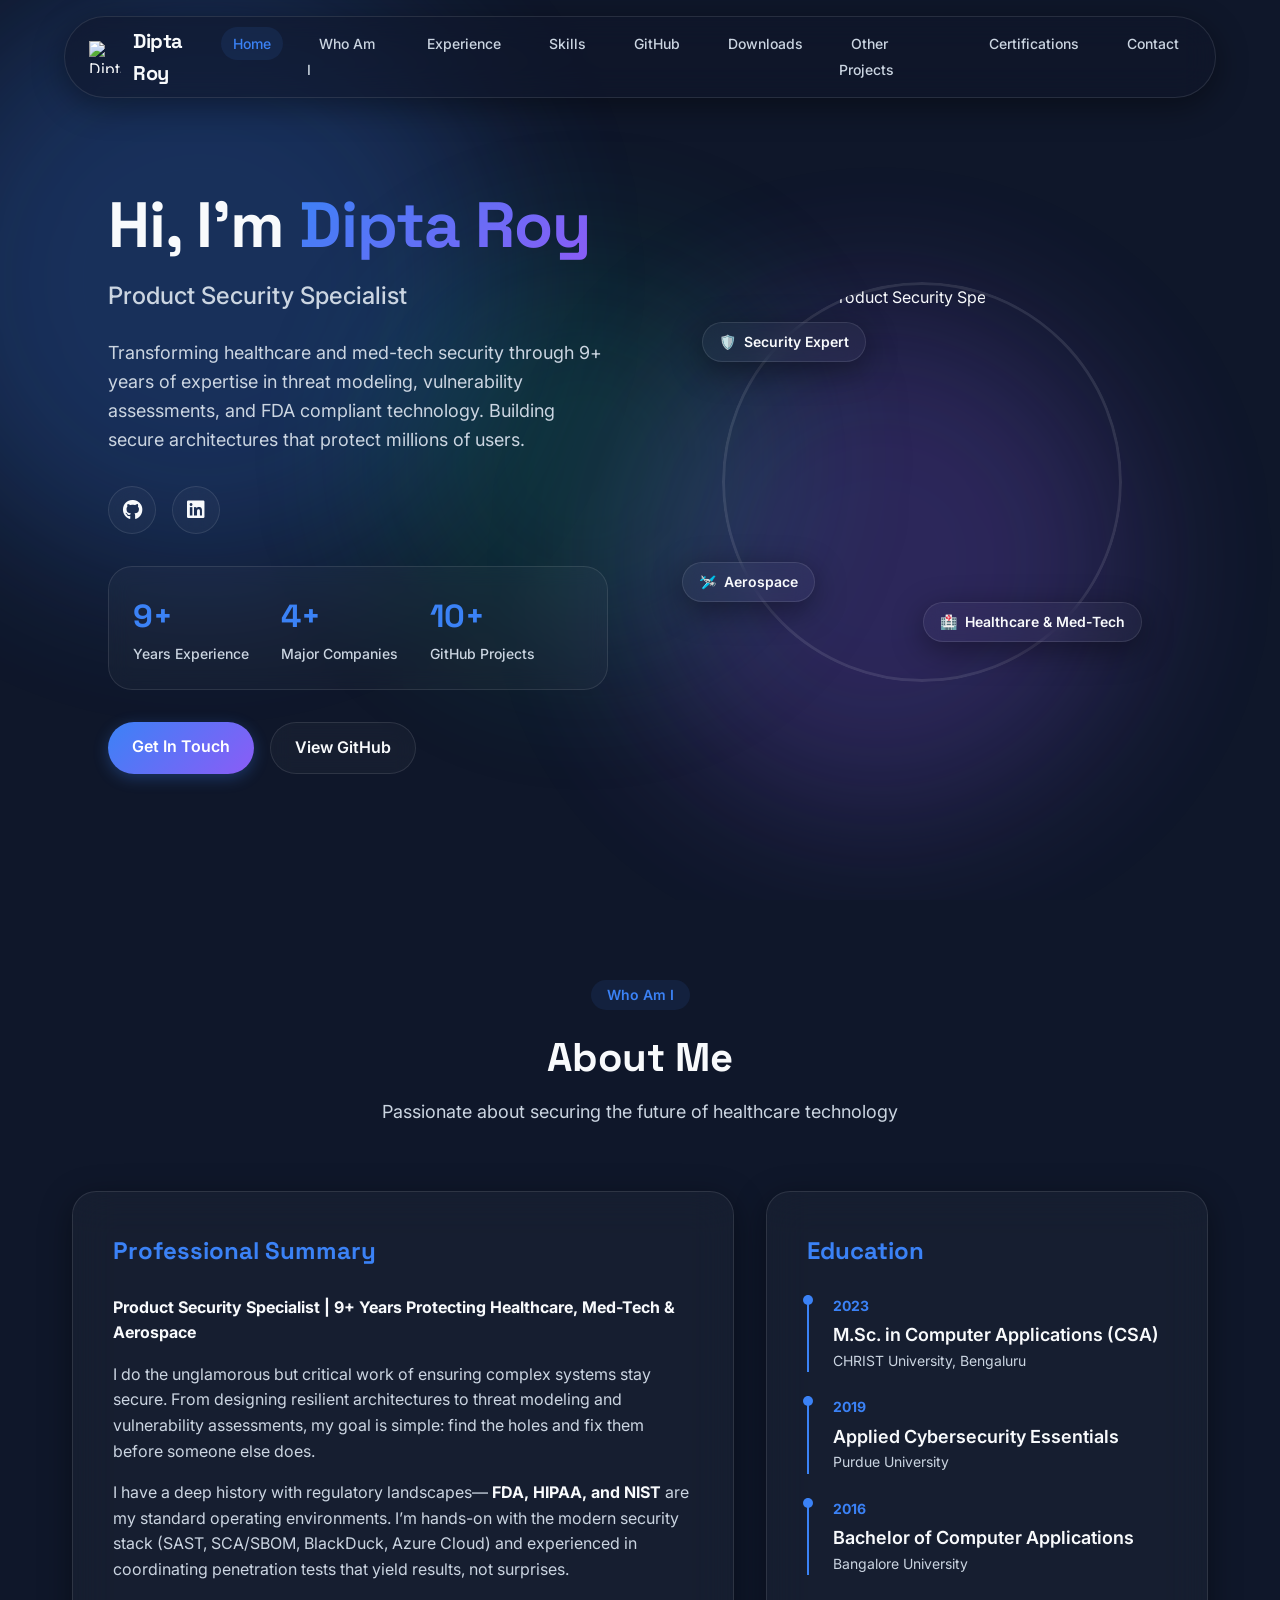
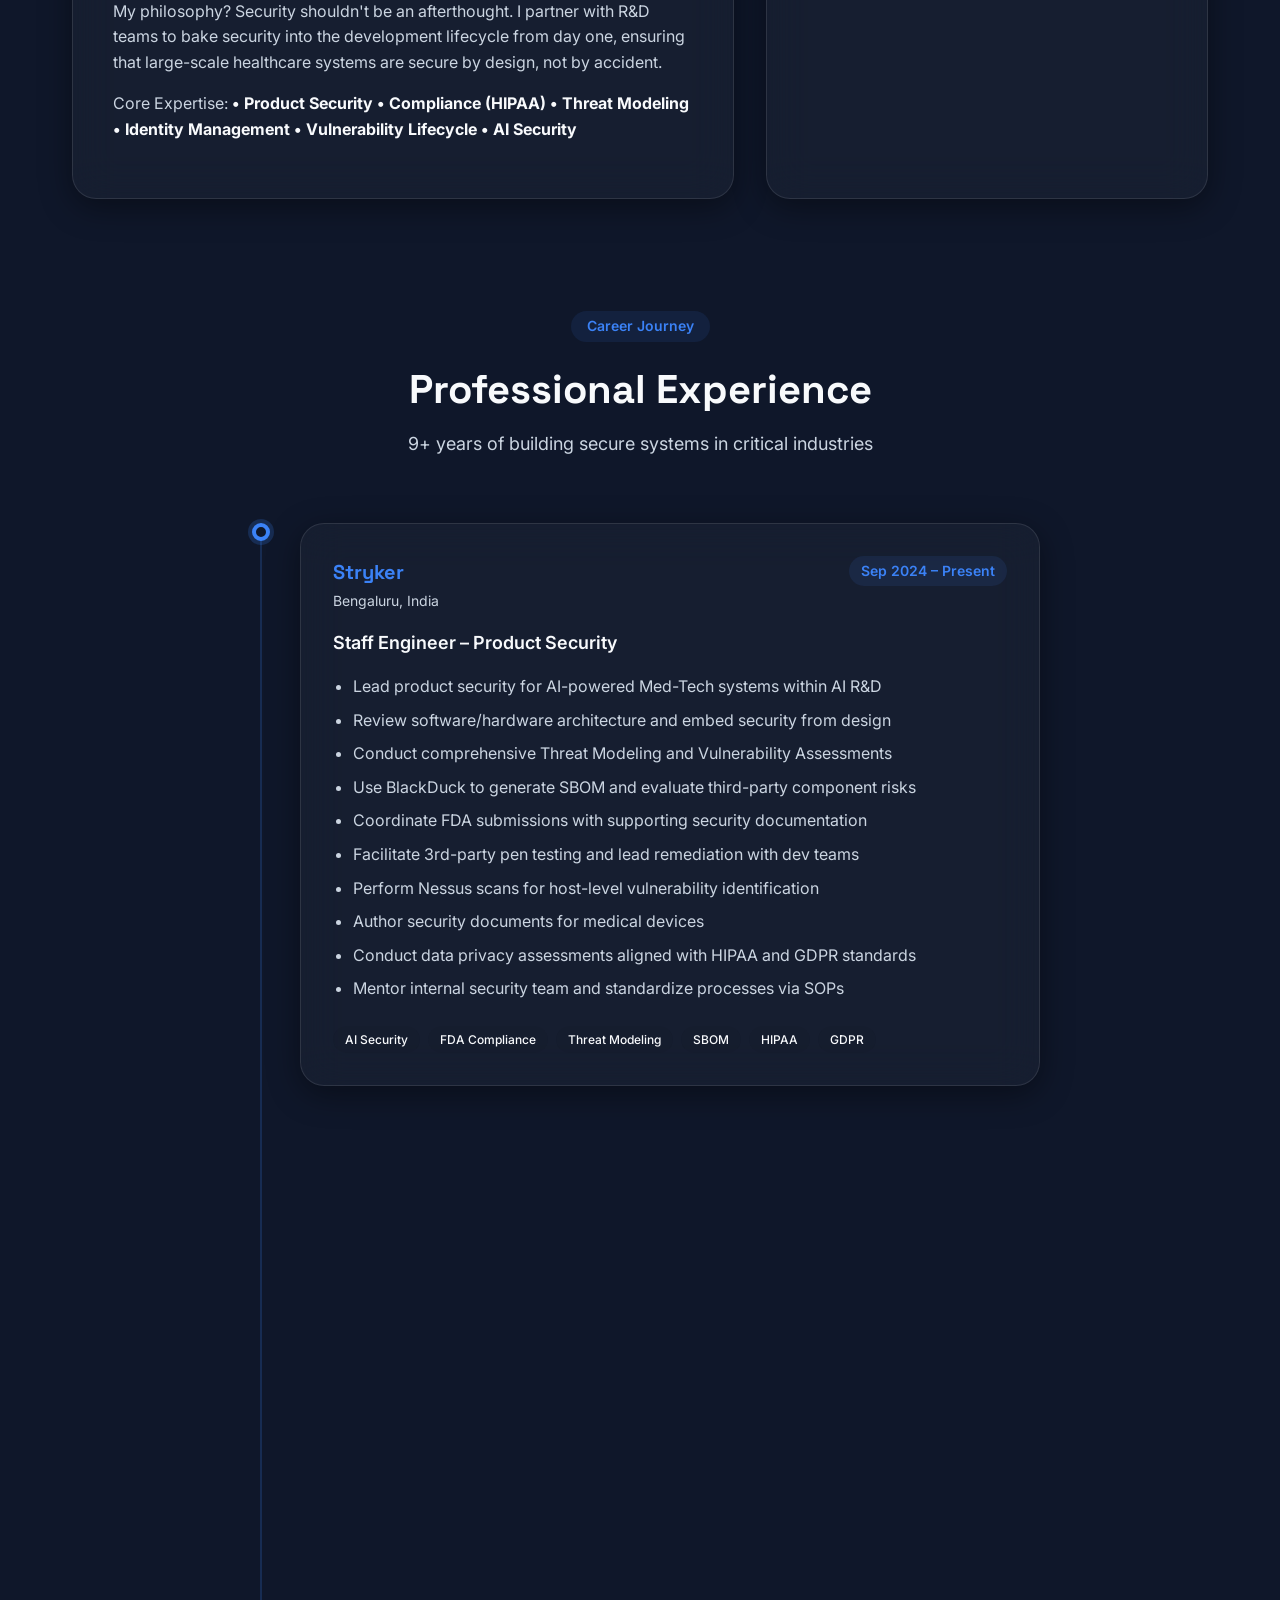
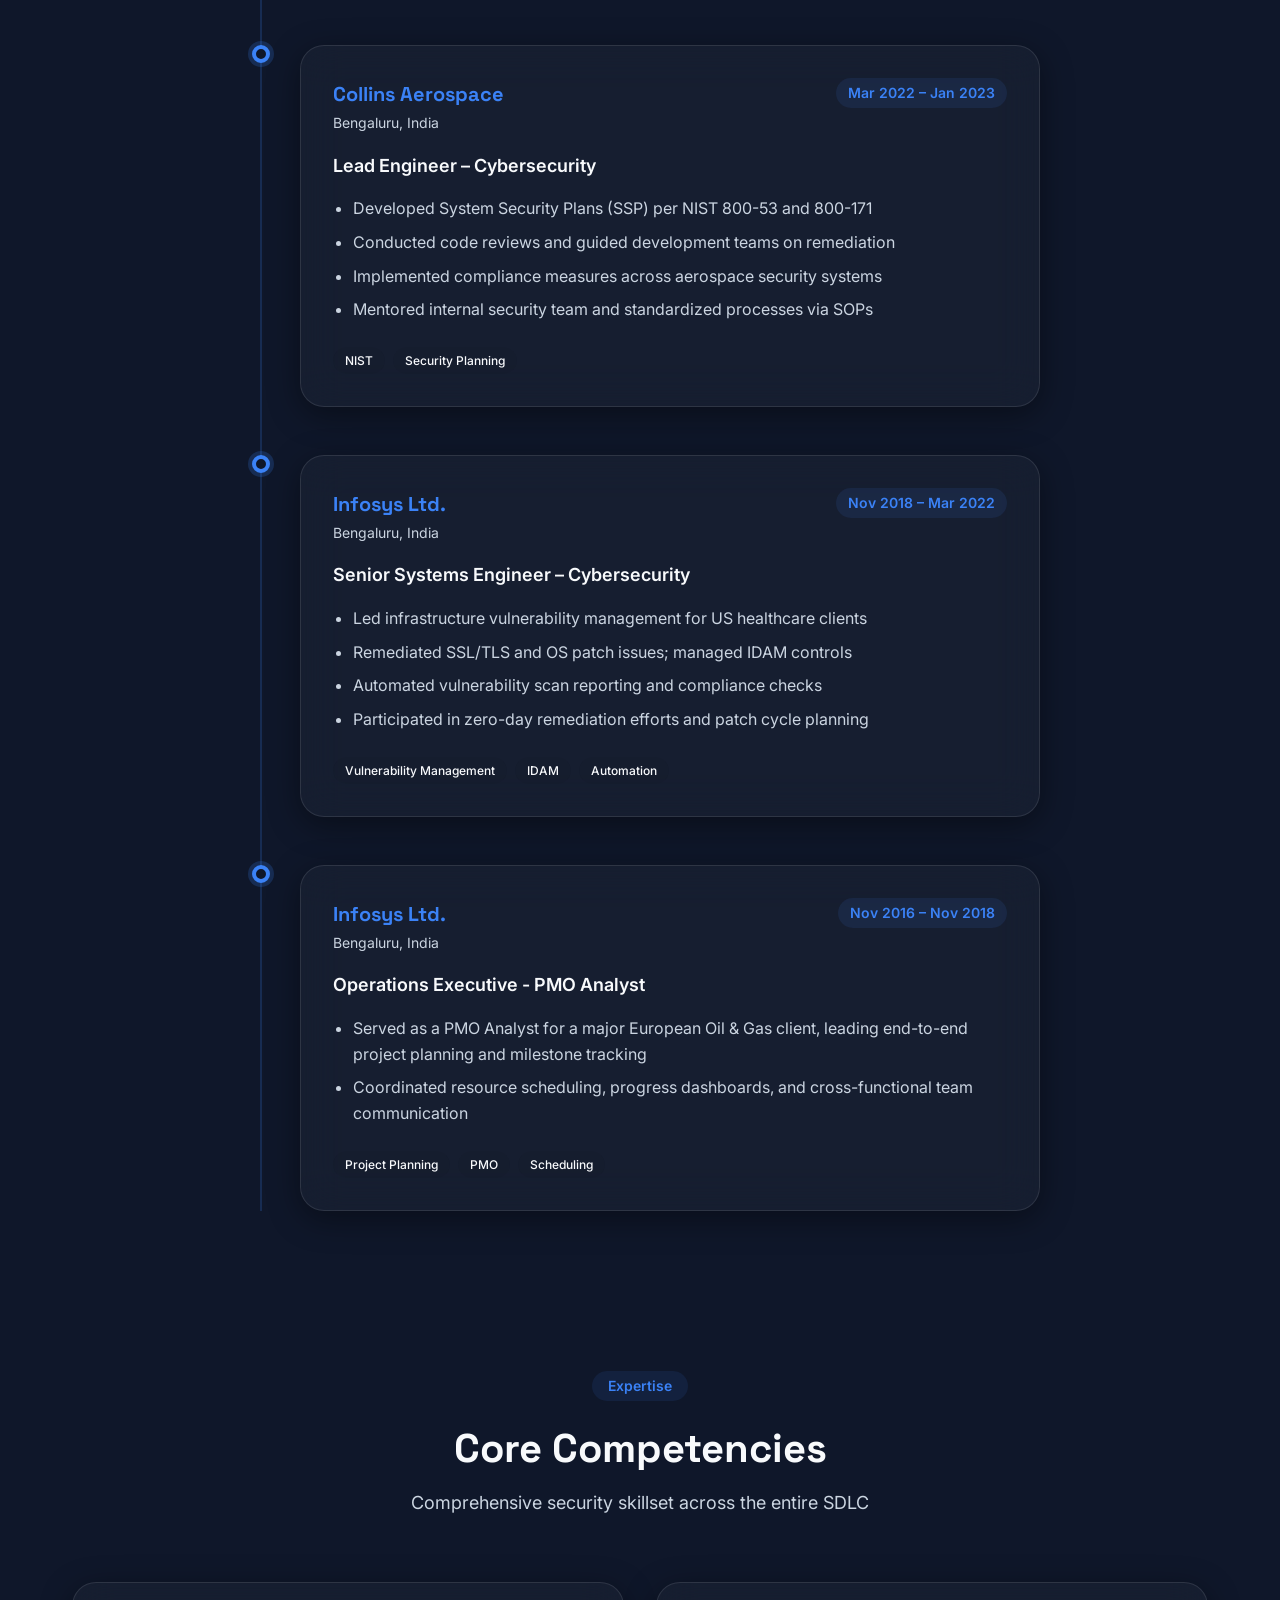
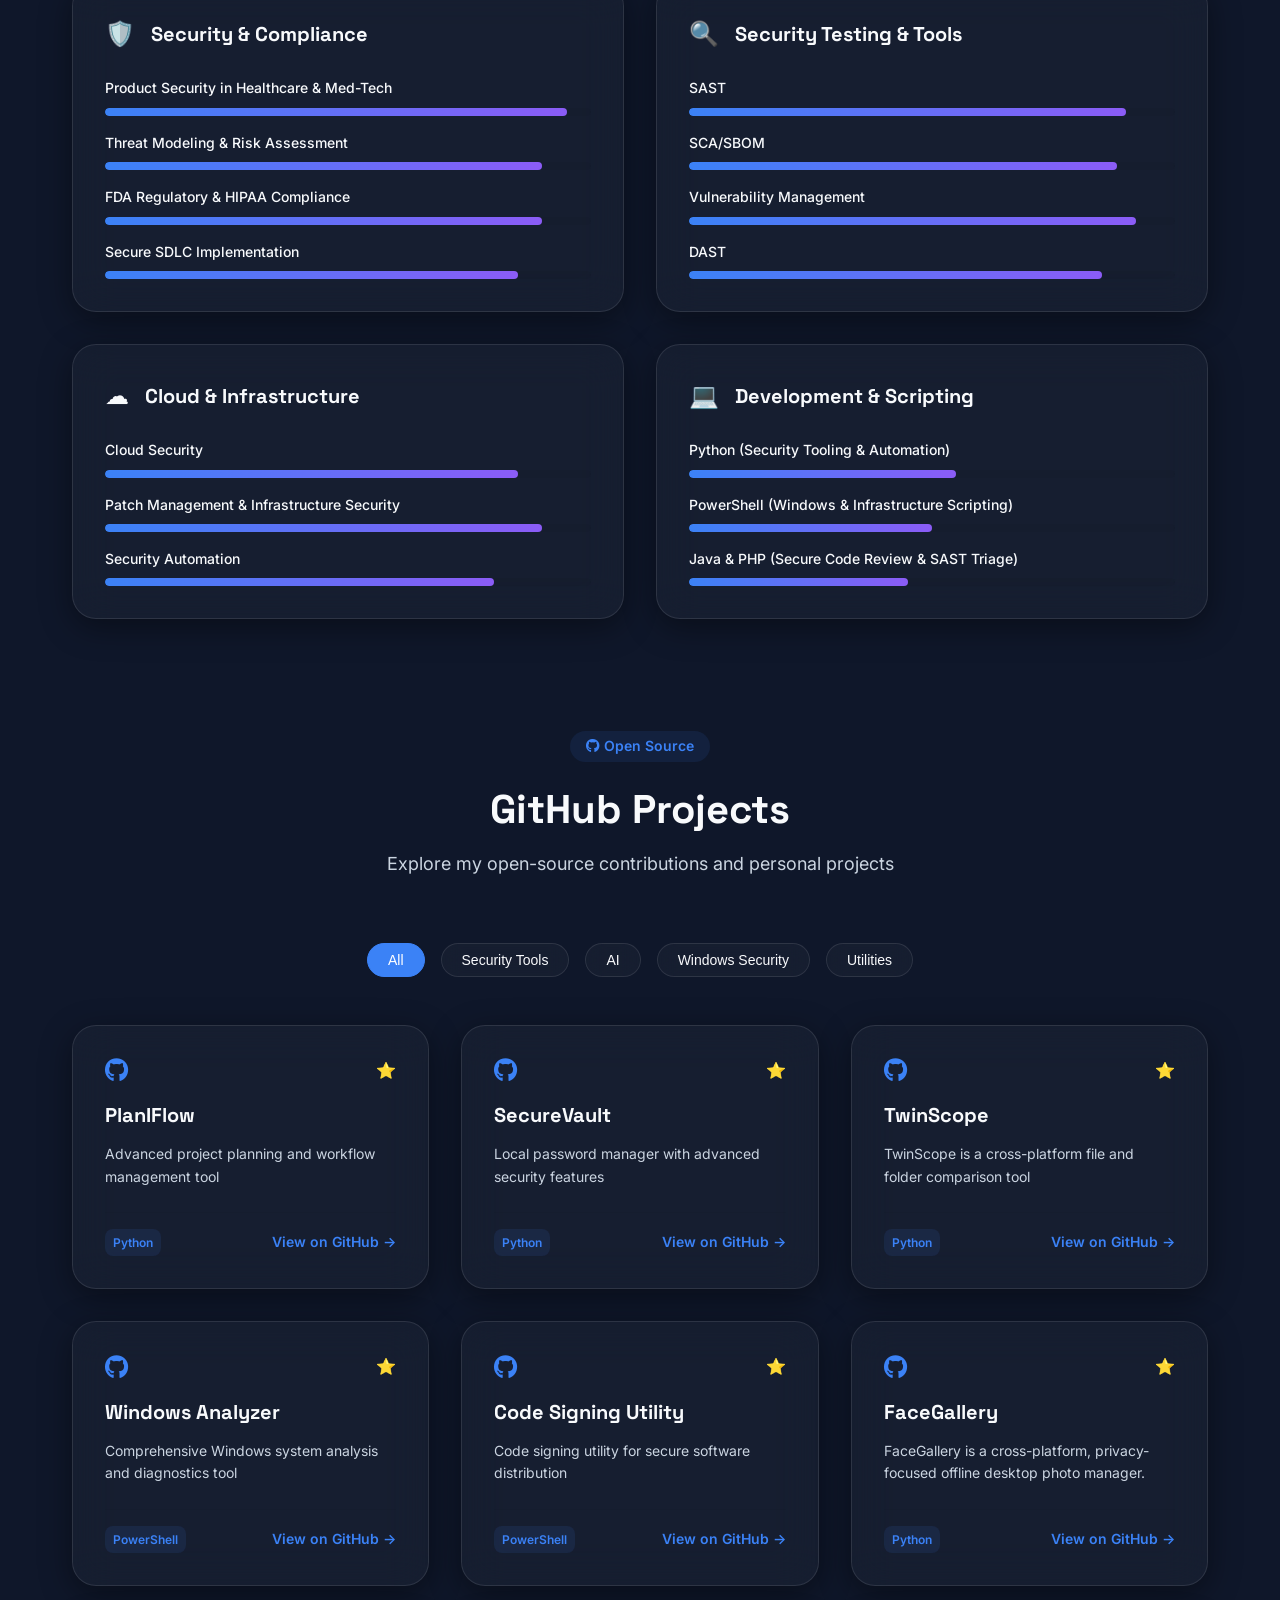
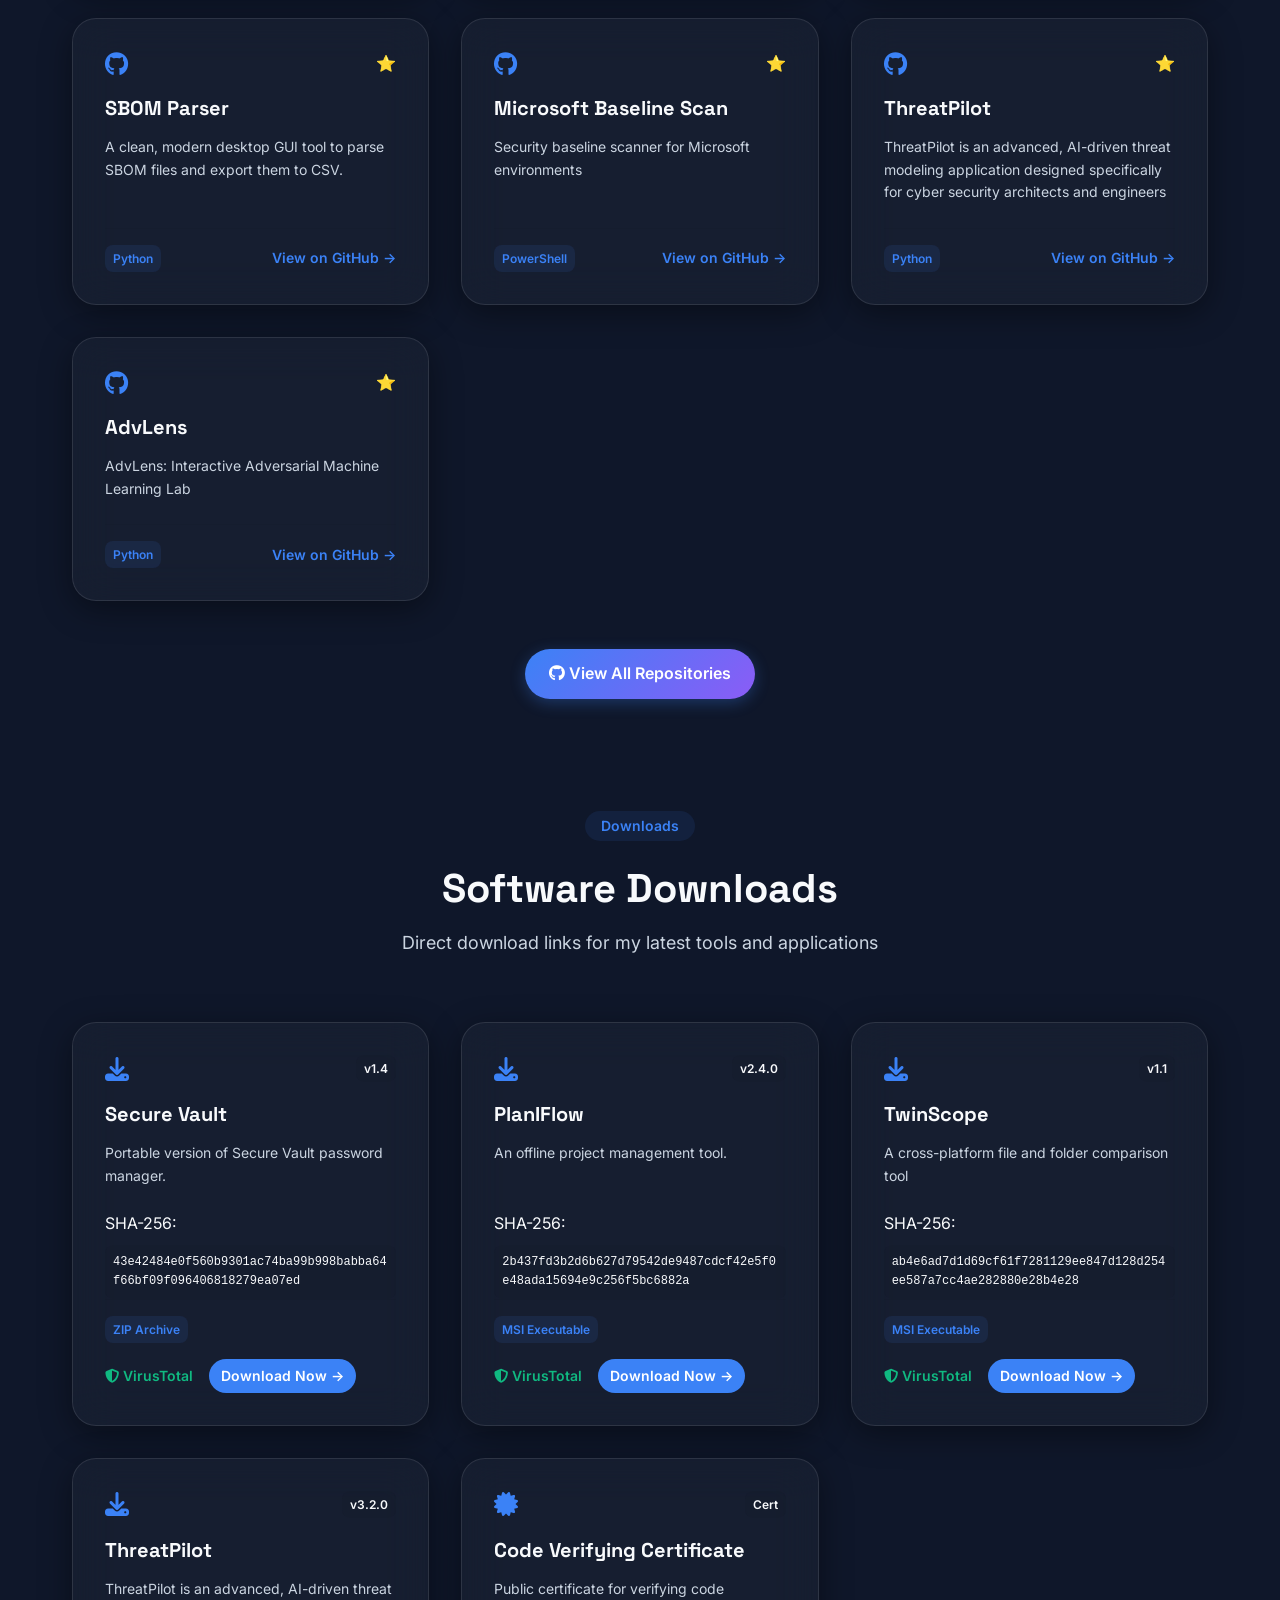
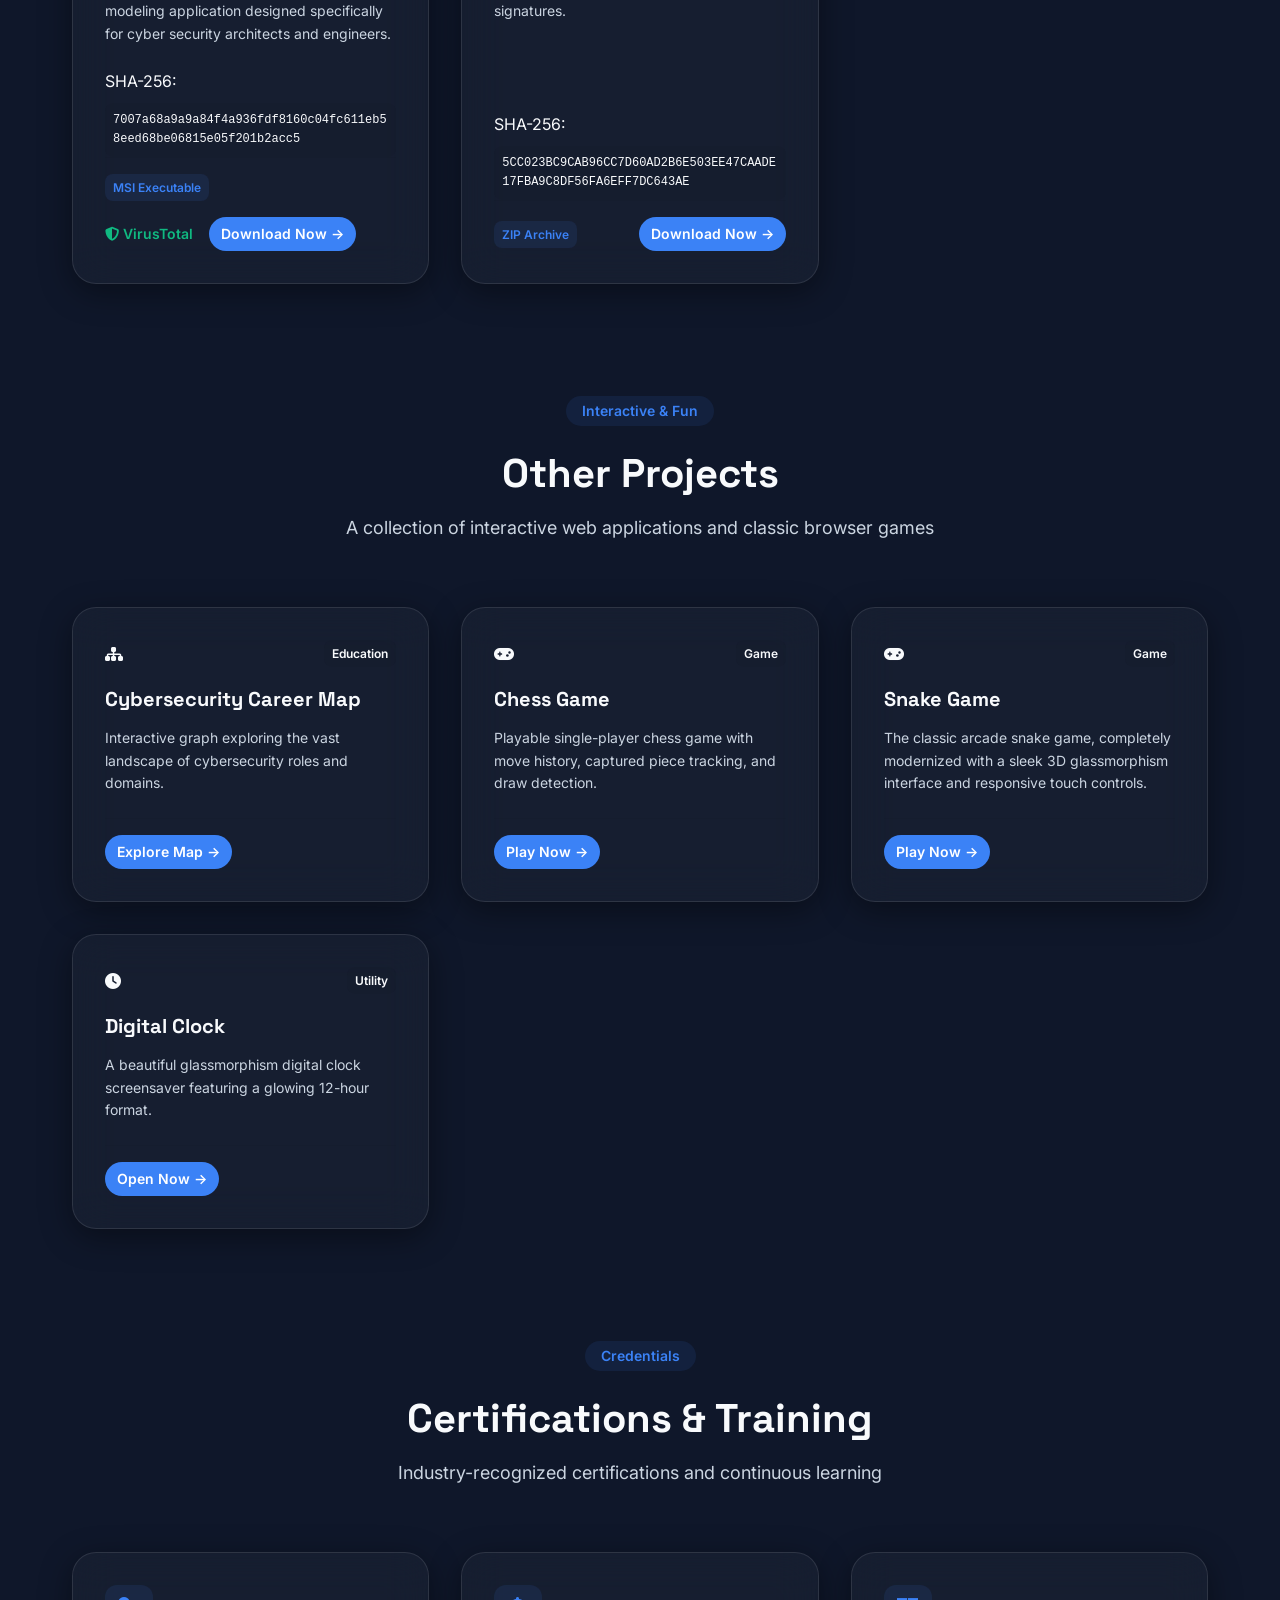
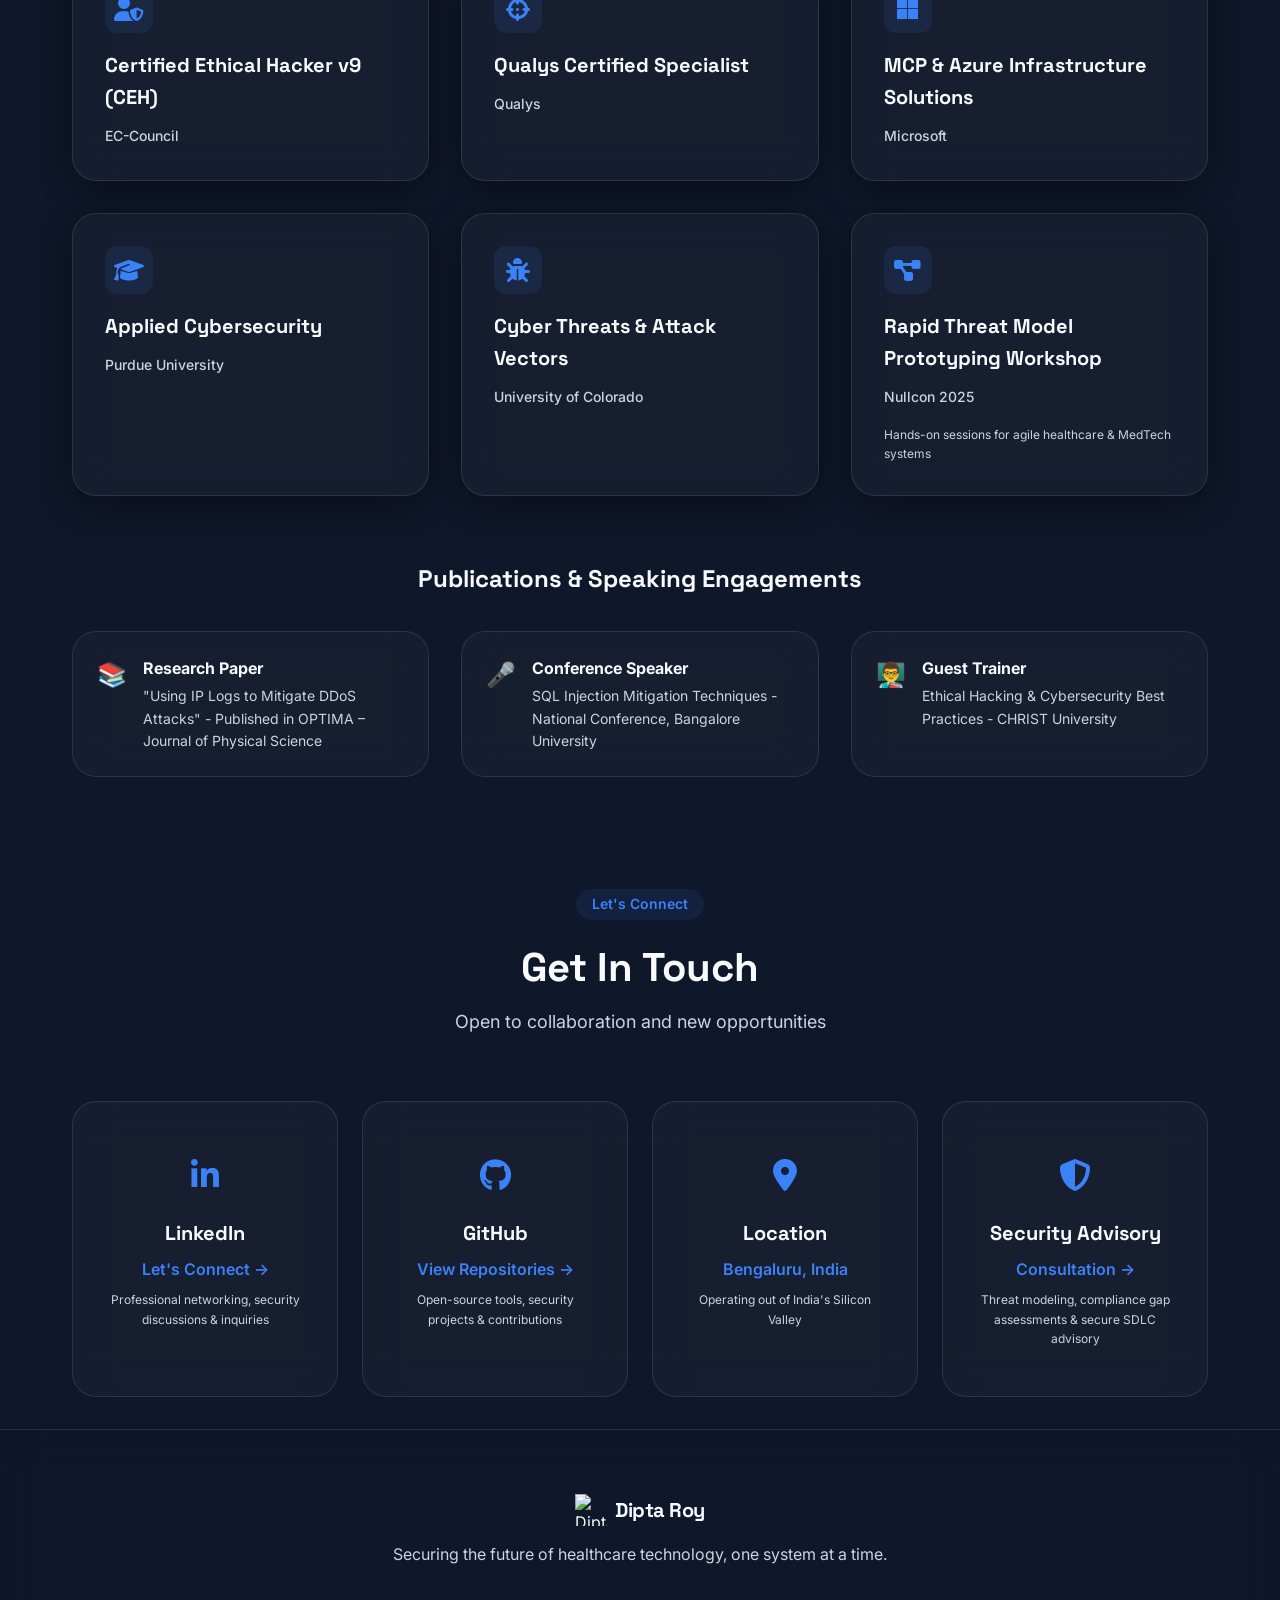
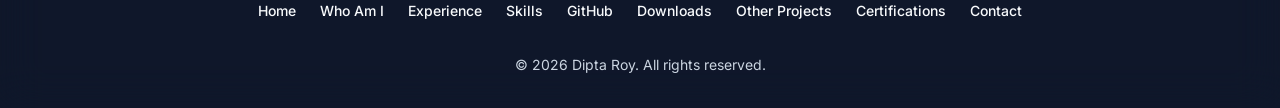
==== commit a08fb169: "Update" ====
--- a/index.html
+++ b/index.html
@@ -587,15 +587,16 @@
     <section id="others" class="contact-section">
         <div class="container">
             <div class="section-header">
-                <span class="section-tag">Other Projects</span>
+                <span class="section-tag">Interactive & Fun</span>
                 <h2 class="section-title">Other Projects</h2>
-                <p class="section-subtitle">Links to my old Projects</p>
+                <p class="section-subtitle">A collection of interactive web applications and classic browser games</p>
             </div>
 
             <div class="downloads-grid">
                 <a href="career-map.html" class="download-card">
                     <div class="download-card-header">
                         <i class="fa fa-sitemap"></i>
+                        <span class="version-badge">Education</span>
                     </div>
                     <h3>Cybersecurity Career Map</h3>
                     <p>Interactive graph exploring the vast landscape of cybersecurity roles and domains.</p>
@@ -606,9 +607,10 @@
                 <a href="https://dipta-roy.github.io/chess" class="download-card">
                     <div class="download-card-header">
                         <i class="fa fa-gamepad"></i>
+                        <span class="version-badge">Game</span>
                     </div>
                     <h3>Chess Game</h3>
-                    <p>Single player chess game</p>
+                    <p>Playable single-player chess game with move history, captured piece tracking, and draw detection.</p>
                     <div class="download-footer">
                         <span class="download-link">Play Now →</span>
                     </div>
@@ -616,19 +618,21 @@
                 <a href="https://dipta-roy.github.io/snake" class="download-card">
                     <div class="download-card-header">
                         <i class="fa fa-gamepad"></i>
+                        <span class="version-badge">Game</span>
                     </div>
                     <h3>Snake Game</h3>
-                    <p>Classic single player snake game, optimized for desktop browsers.</p>
+                    <p>The classic arcade snake game, completely modernized with a sleek 3D glassmorphism interface and responsive touch controls.</p>
                     <div class="download-footer">
                         <span class="download-link">Play Now →</span>
                     </div>
                 </a>
                 <a href="https://dipta-roy.github.io/clock" class="download-card">
                     <div class="download-card-header">
-                        <i class="fa fa-gamepad"></i>
-                        <span class="version-badge">Clock</span>
+                        <i class="fa fa-clock"></i>
+                        <span class="version-badge">Utility</span>
                     </div>
                     <h3>Digital Clock</h3>
+                    <p>A beautiful glassmorphism digital clock screensaver featuring a glowing 12-hour format.</p>
                     <div class="download-footer">
                         <span class="download-link">Open Now →</span>
                     </div>
@@ -735,7 +739,7 @@
                         <div class="contact-card-icon"><i class="fas fa-map-marker-alt"></i></div>
                         <h3>Location</h3>
                         <p class="contact-card-action">Bengaluru, India</p>
-                        <p class="contact-card-desc">Operating out of India's Silicon Valley (Open to remote/hybrid)</p>
+                        <p class="contact-card-desc">Operating out of India's Silicon Valley</p>
                     </div>
 
                     <a href="https://linkedin.com/in/dipta-roy" target="_blank" rel="noopener noreferrer"
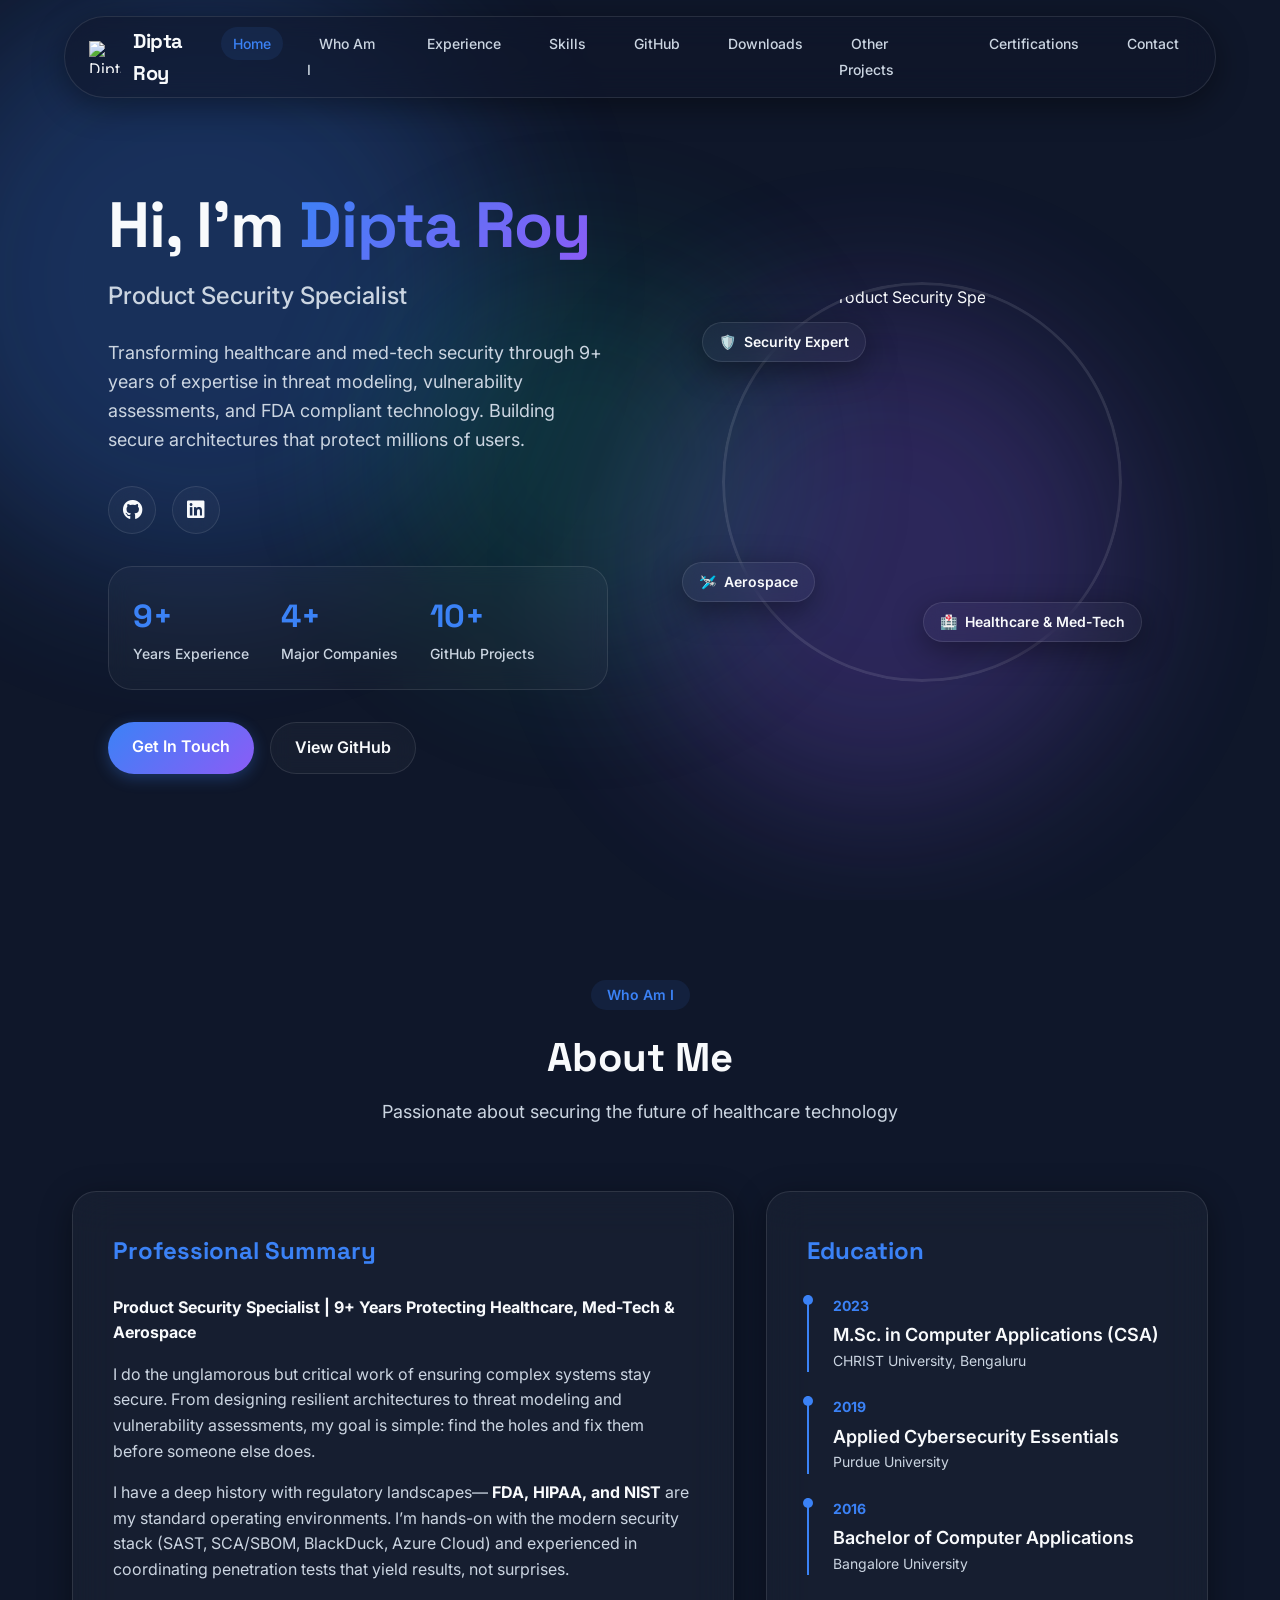
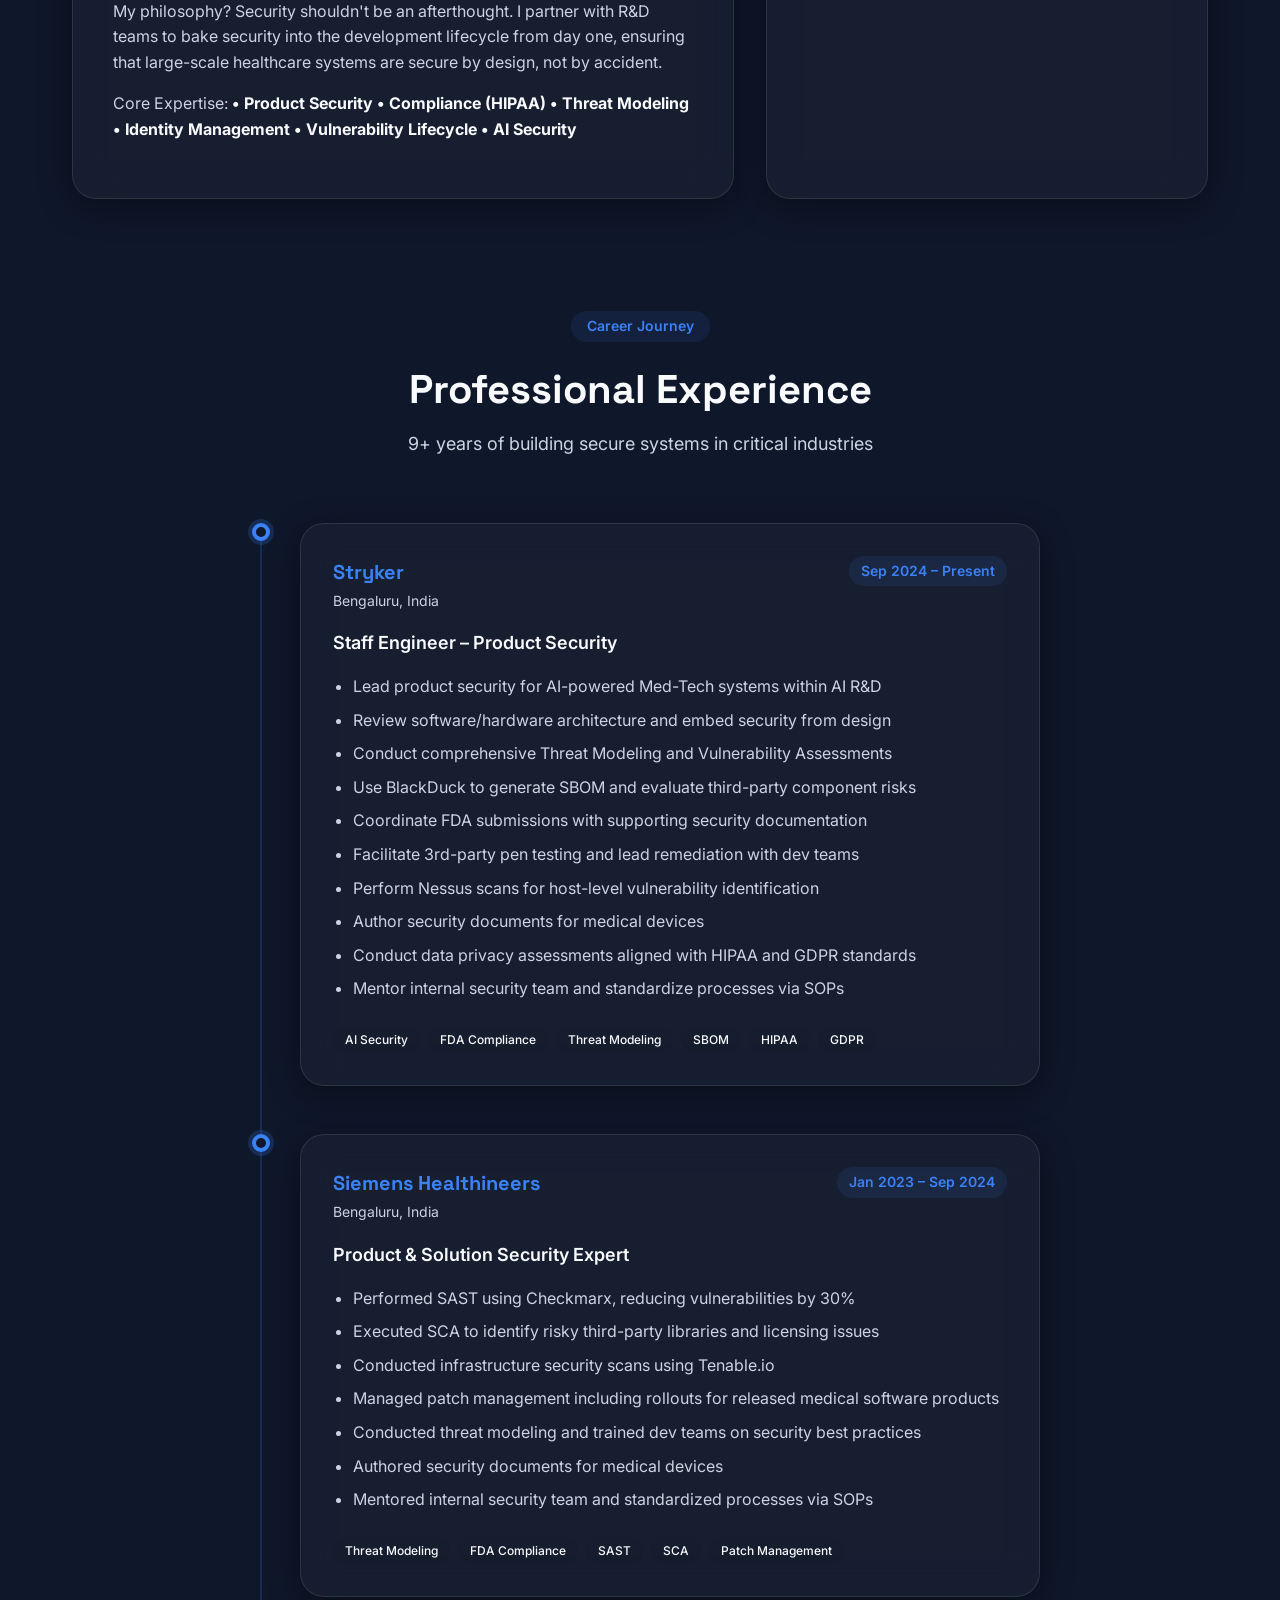
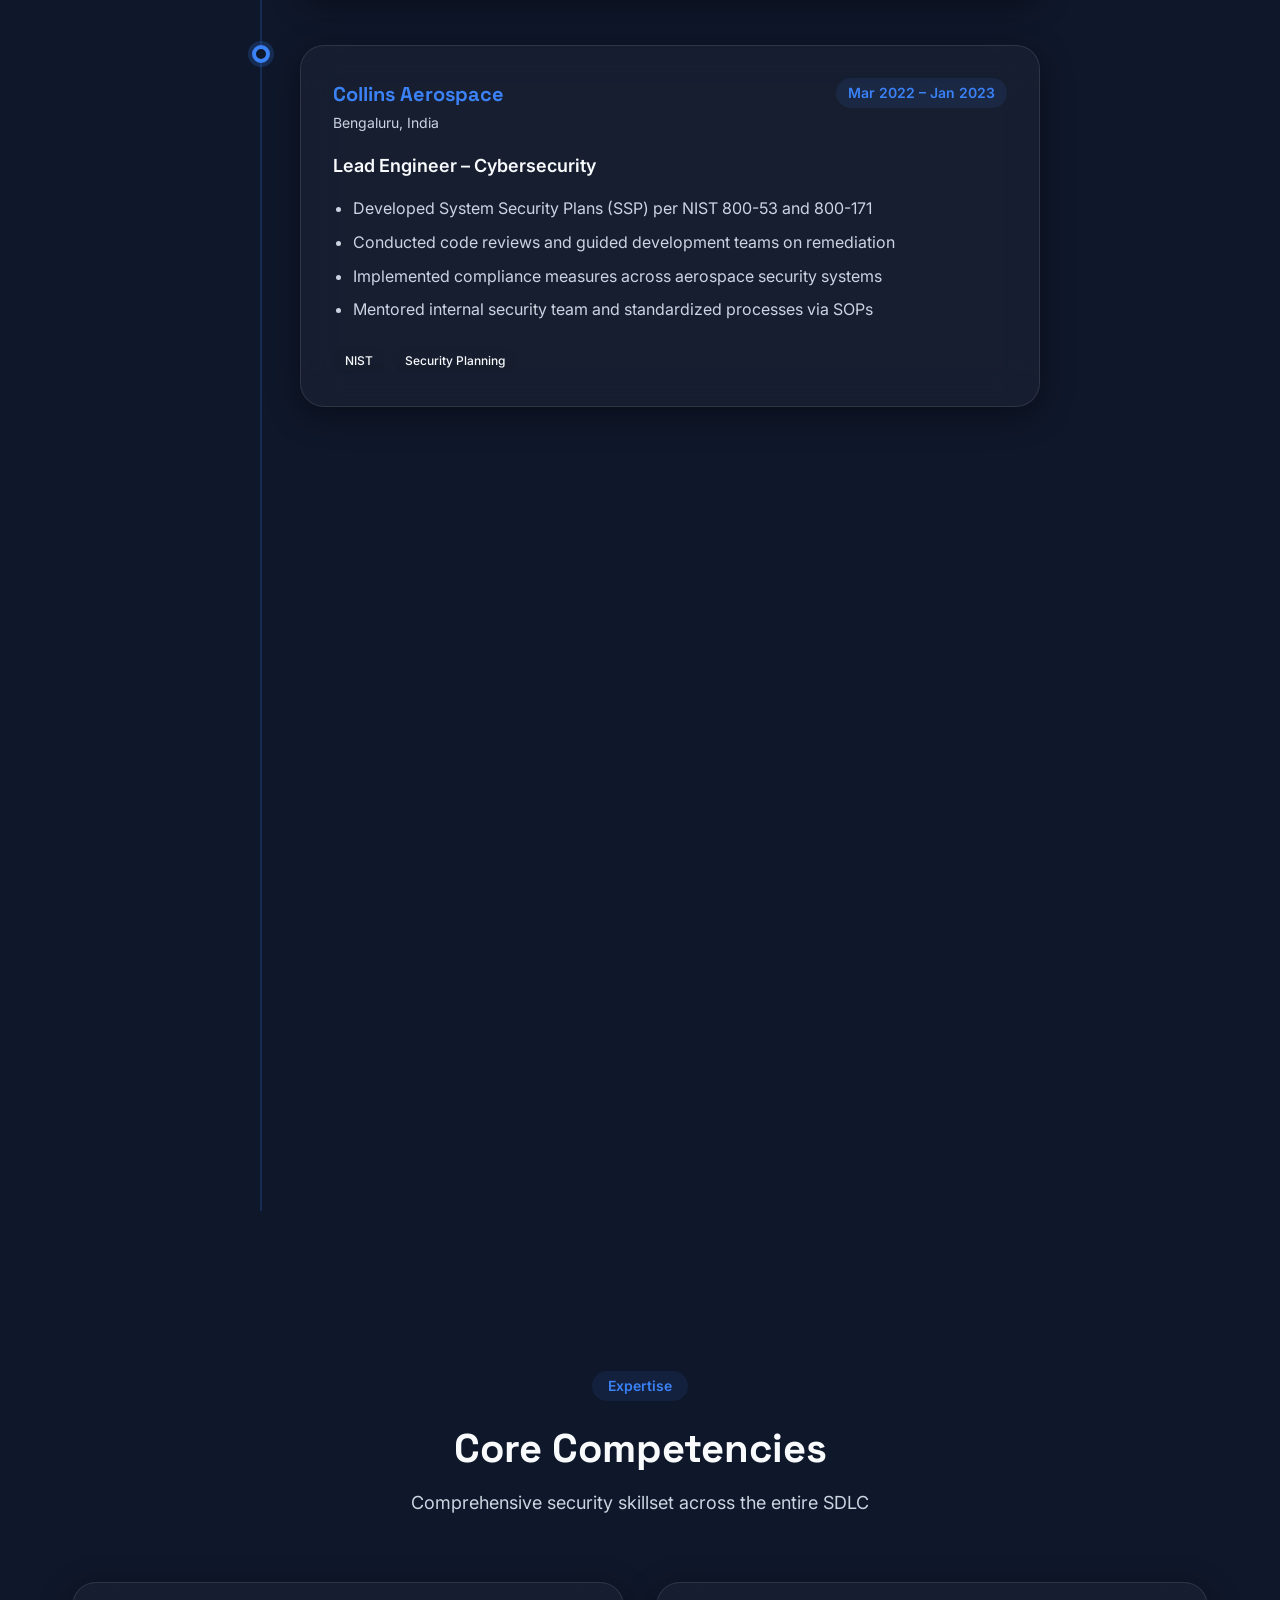
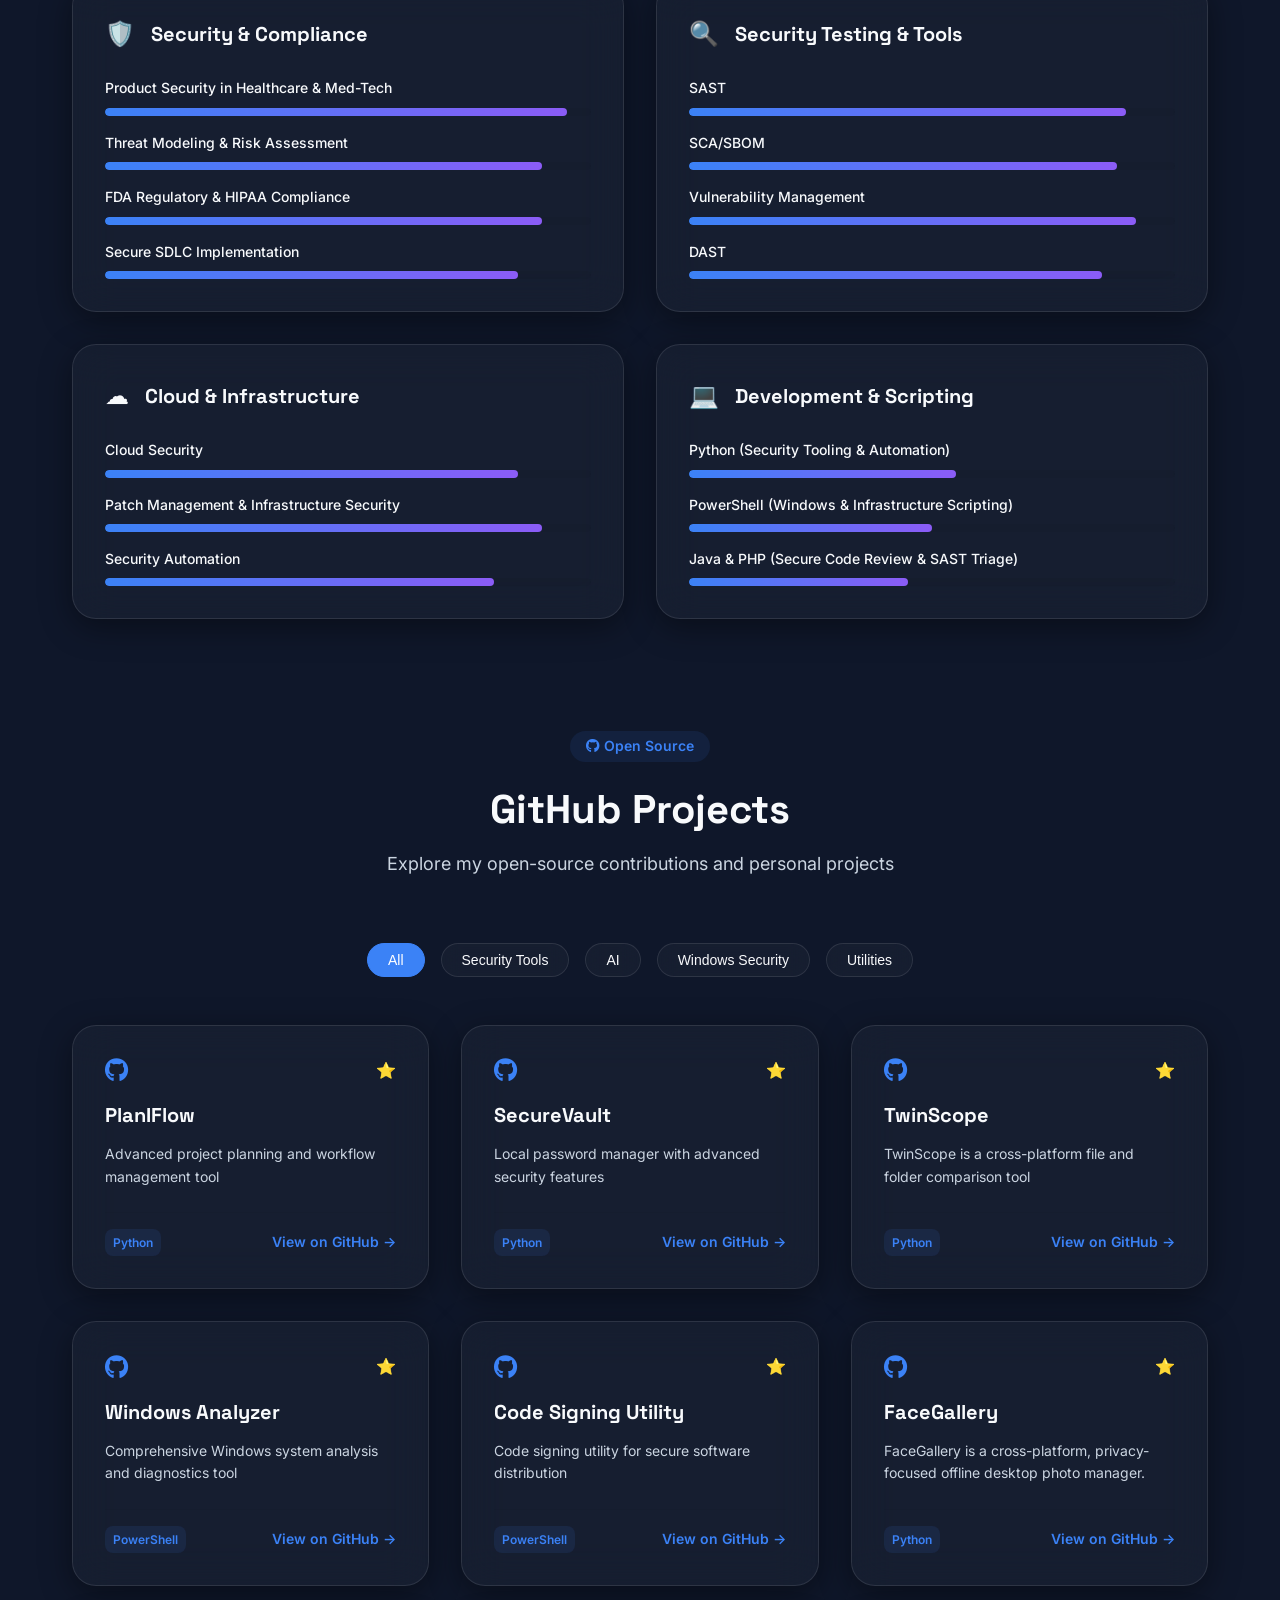
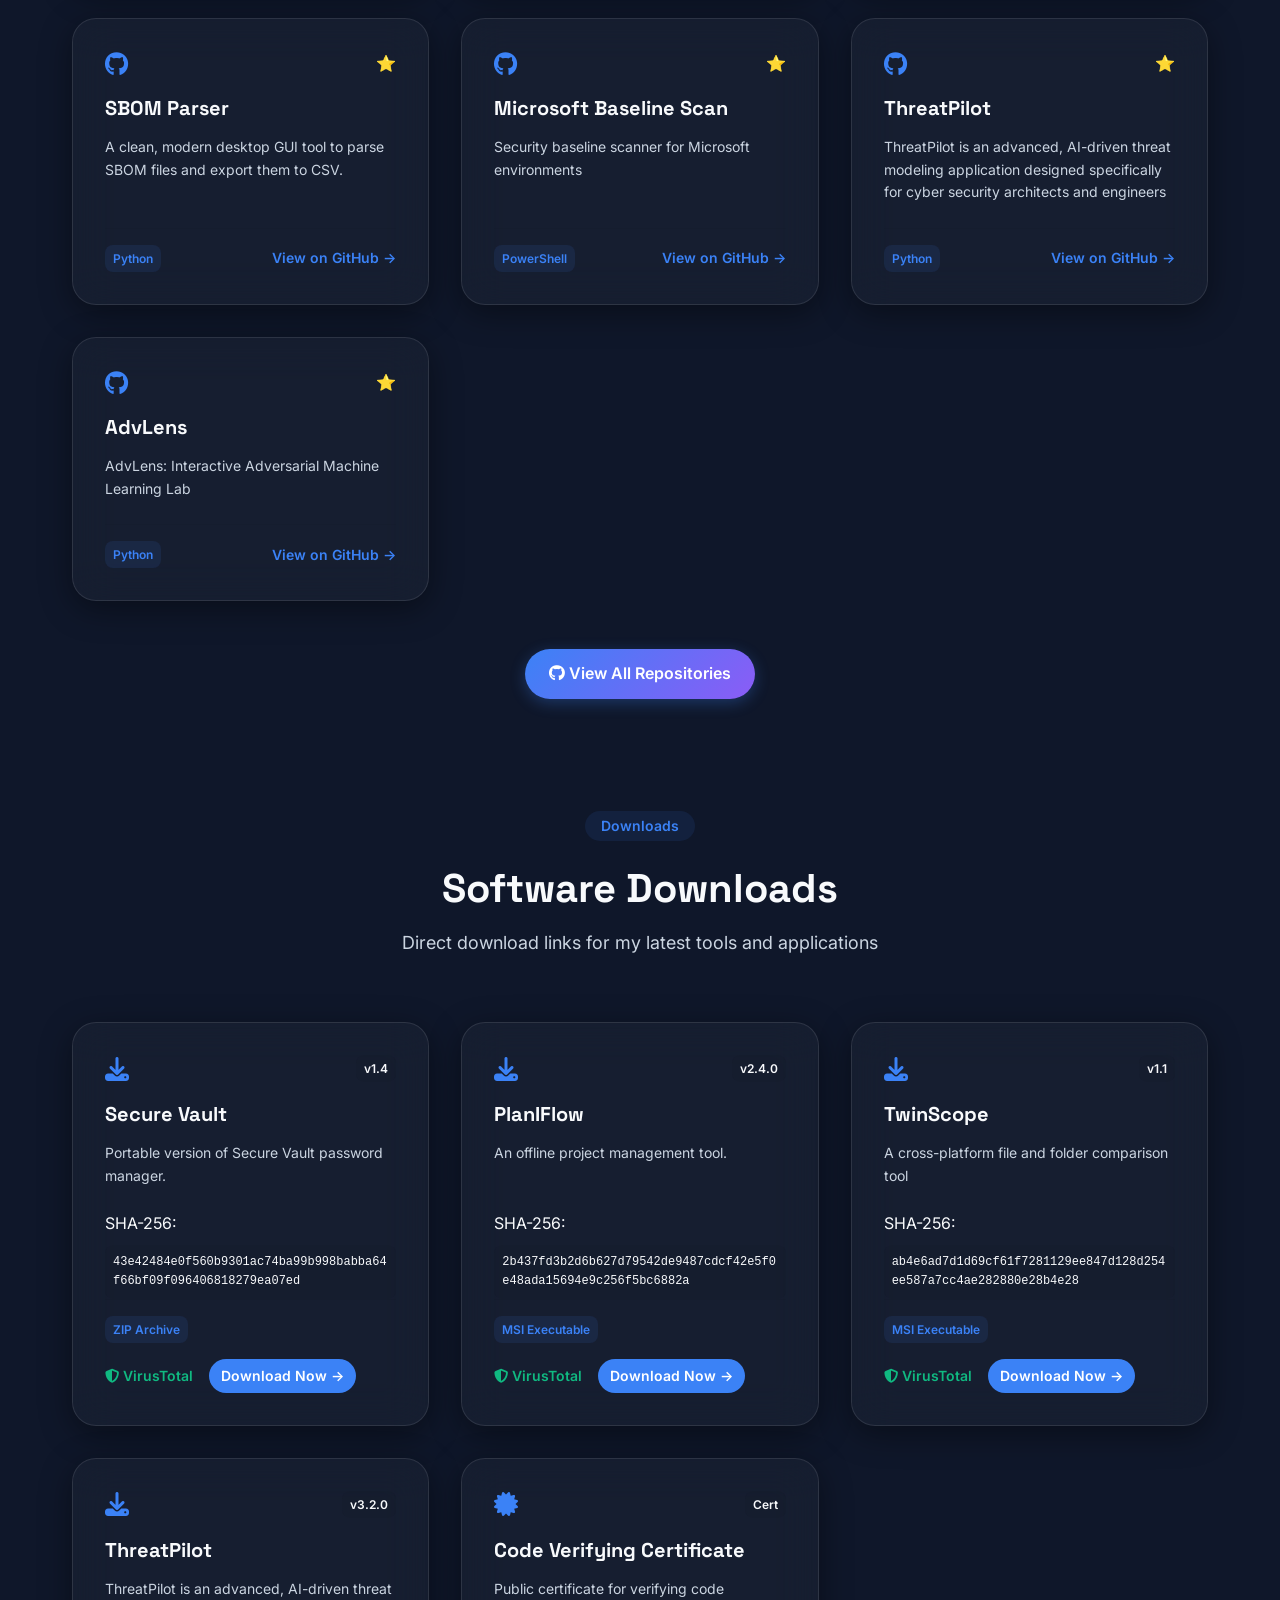
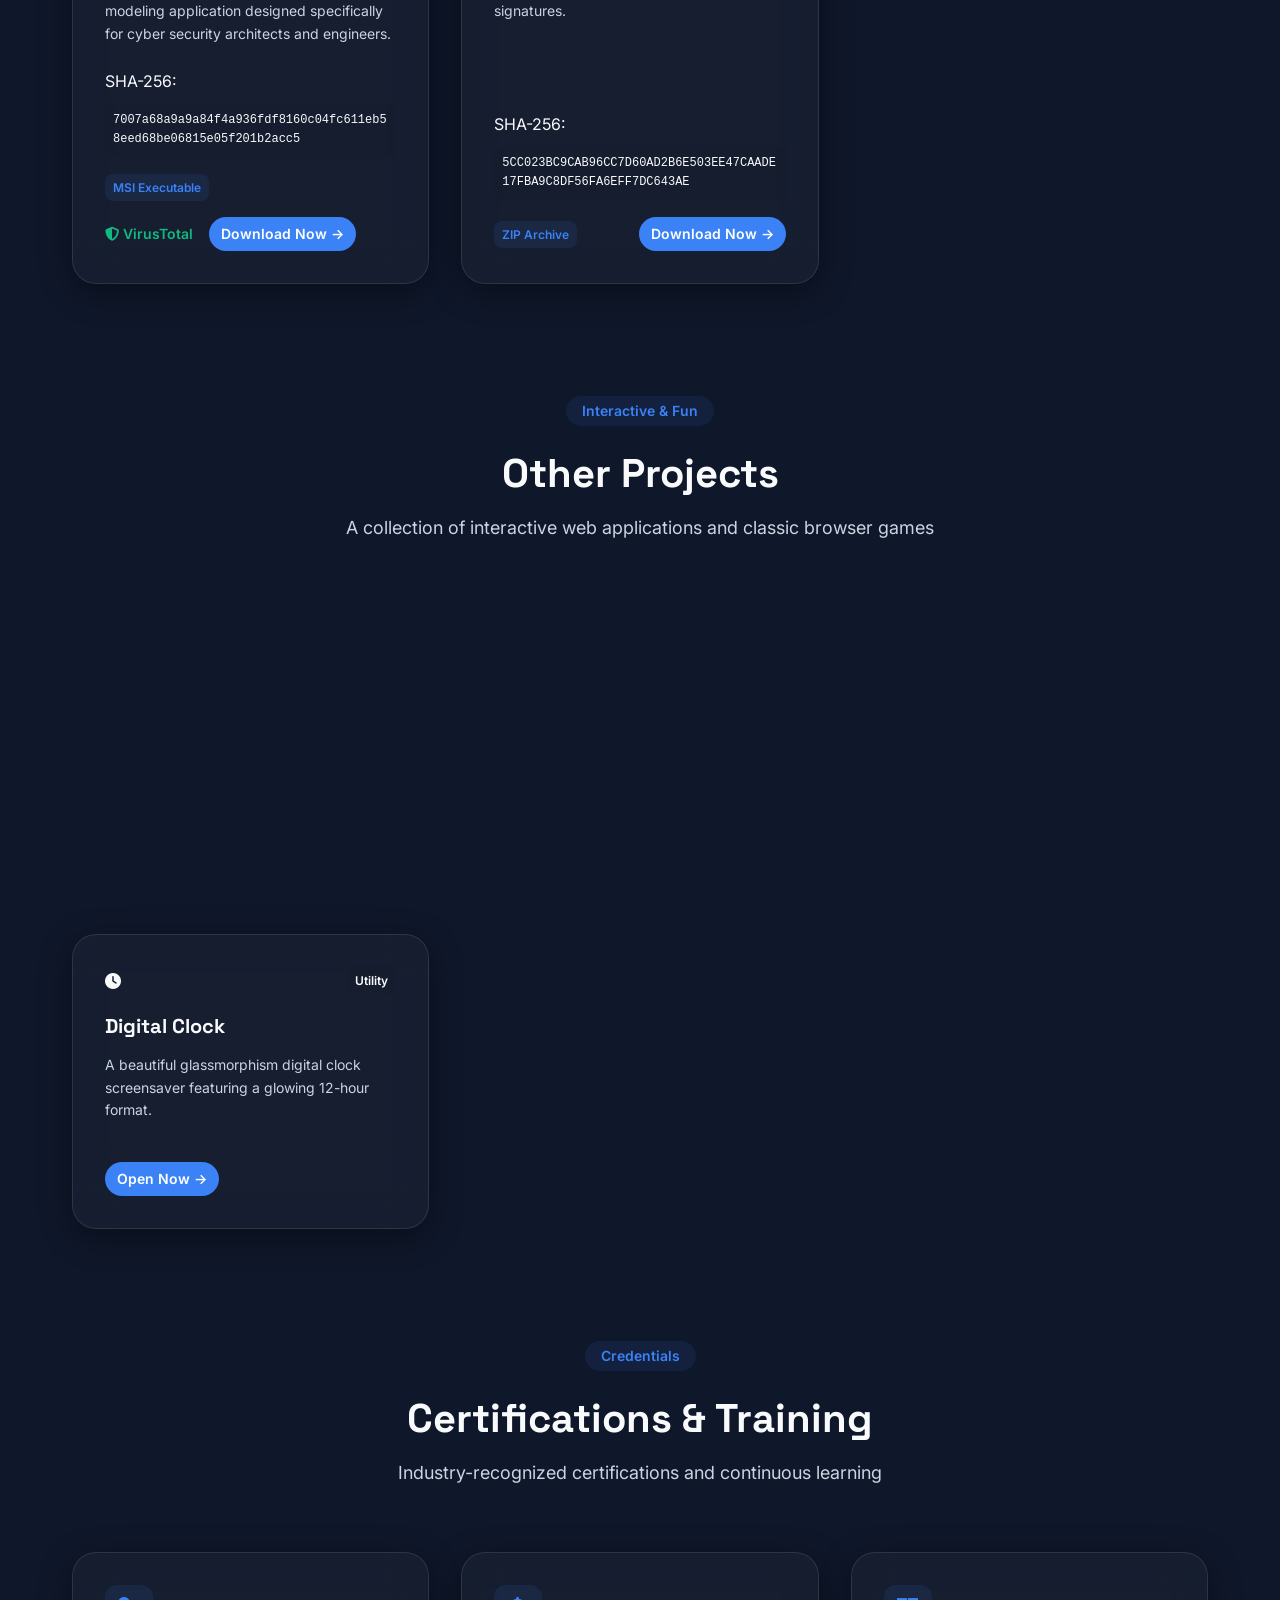
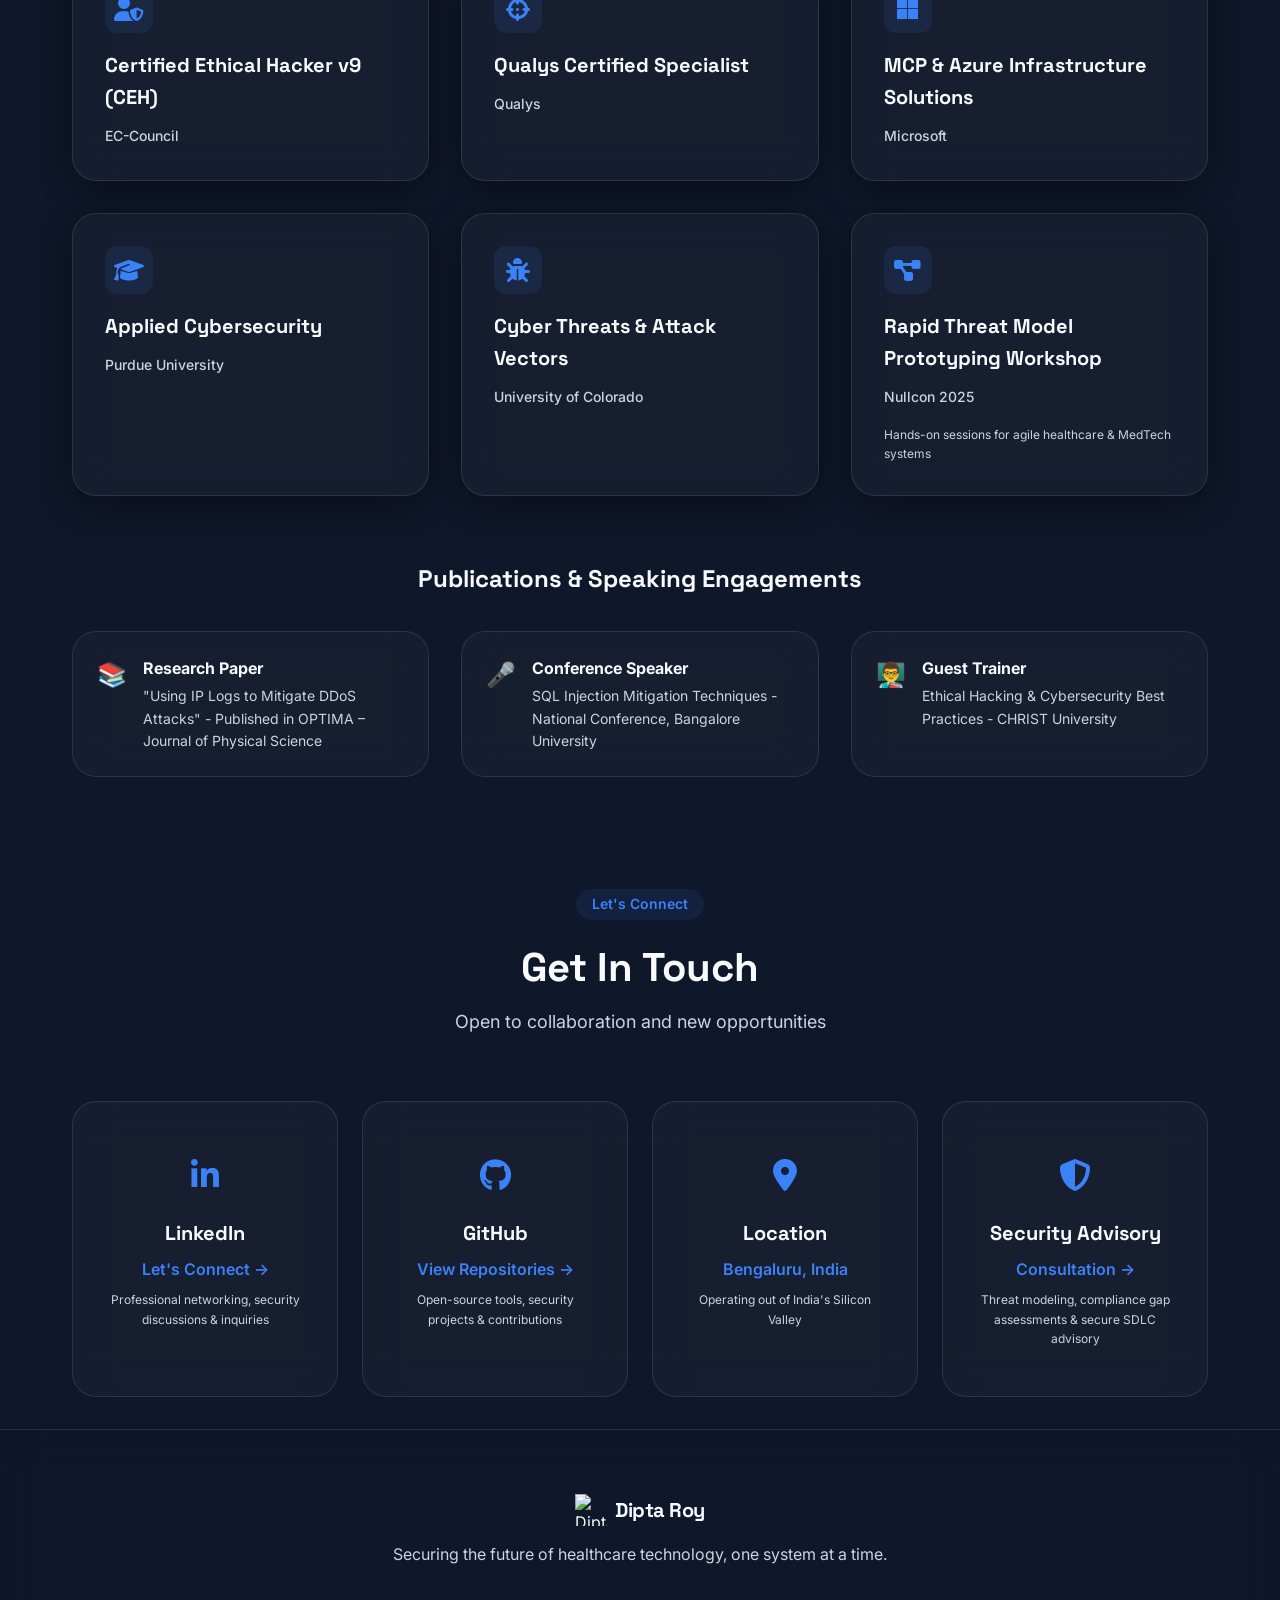
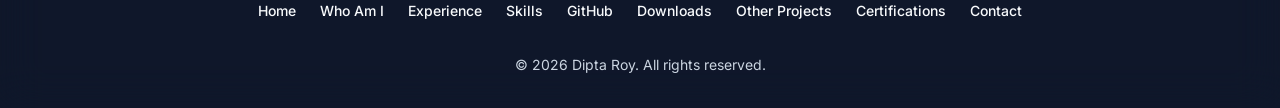
==== commit aa2160cc: "update" ====
--- a/index.html
+++ b/index.html
@@ -3,31 +3,33 @@
 
 <head>
     <meta charset="UTF-8">
-    <meta name="viewport" content="width=device-width, initial-scale=1.0">
-    <title>Dipta Roy</title>
+    <meta name="viewport" content="width=device-width, initial-scale=1.0, maximum-scale=5.0">
+    <title>Dipta Roy | Product Security Specialist</title>
     <link rel="icon" type="image/png" href="assets/img/favicon.png?v=4">
+    <meta name="theme-color" content="#0f172a">
+    
+    <!-- SEO Meta Tags -->
+    <meta name="description" content="Dipta Roy is a Bengaluru-based Product Security Specialist with 9+ years of expertise in healthcare, Med-Tech, and aerospace cybersecurity. Specializing in threat modeling, FDA/HIPAA compliance, SAST/SCA tools, AI security, and secure SDLC.">
+    <meta name="keywords" content="product security, cybersecurity healthcare, threat modeling, FDA compliance, vulnerability assessment, SAST, SCA, AI Security, Aerospace Security, HIPAA, NIST, Dipta Roy, Bengaluru, MedTech, Secure SDLC, InfoSec">
+    <meta name="author" content="Dipta Roy">
+    <meta name="robots" content="index, follow, max-image-preview:large, max-snippet:-1, max-video-preview:-1">
     <meta name="google-site-verification" content="V2aWVlDv5P8RGX3Jwh850Y5VYpejlc5atUr3PNJCR8k" />
-    <meta name="description"
-        content="Dipta Roy is a Bengaluru-based Product Security Specialist with 9+ years in healthcare cybersecurity. Expert in threat modeling, FDA/HIPAA compliance, SAST/SCA tools, and secure SDLC.">
-    <meta name="keywords"
-        content="product security, cybersecurity healthcare, threat modeling, FDA compliance, vulnerability assessment, SAST, SCA, Dipta Roy, Bengaluru, MedTech">
-    <meta name="robots" content="index, follow">
-    <meta name="author" content="Dipta Roy">
 
     <!-- Open Graph / Facebook -->
     <meta property="og:type" content="website">
     <meta property="og:url" content="https://dipta-roy.github.io/">
-    <meta property="og:title" content="Dipta Roy - Product Security Specialist">
-    <meta property="og:description"
-        content="Dipta Roy is a Bengaluru-based Product Security Specialist with 9+ years in healthcare cybersecurity. Expert in threat modeling, FDA/HIPAA compliance, and secure SDLC.">
+    <meta property="og:title" content="Dipta Roy | Product Security Specialist">
+    <meta property="og:description" content="Dipta Roy is a Bengaluru-based Product Security Specialist with 9+ years in healthcare cybersecurity. Expert in threat modeling, FDA/HIPAA compliance, and secure SDLC.">
     <meta property="og:image" content="https://dipta-roy.github.io/assets/img/Profile_Image.png">
+    <meta property="og:site_name" content="Dipta Roy Portfolio">
 
     <!-- Twitter -->
-    <meta property="twitter:card" content="summary_large_image">
+    <meta name="twitter:card" content="summary_large_image">
+    <meta name="twitter:site" content="@diptaroy">
+    <meta name="twitter:creator" content="@diptaroy">
     <meta property="twitter:url" content="https://dipta-roy.github.io/">
-    <meta property="twitter:title" content="Dipta Roy - Product Security Specialist">
-    <meta property="twitter:description"
-        content="Dipta Roy is a Bengaluru-based Product Security Specialist with 9+ years in healthcare cybersecurity. Expert in threat modeling, FDA/HIPAA compliance, and secure SDLC.">
+    <meta property="twitter:title" content="Dipta Roy | Product Security Specialist">
+    <meta property="twitter:description" content="Dipta Roy is a Bengaluru-based Product Security Specialist with 9+ years in healthcare, Med-Tech, and aerospace cybersecurity. Expert in threat modeling, FDA/HIPAA compliance, and secure SDLC.">
     <meta property="twitter:image" content="https://dipta-roy.github.io/assets/img/Profile_Image.png">
 
     <!-- Structured Data (JSON-LD) -->
@@ -56,27 +58,27 @@
     }
     </script>
 
+    <!-- Google tag (gtag.js) -->
+    <script async src="https://www.googletagmanager.com/gtag/js?id=G-2EZ7F16X02"></script>
+    <script>
+        window.dataLayer = window.dataLayer || [];
+        function gtag(){dataLayer.push(arguments);}
+        gtag('js', new Date());
+        gtag('config', 'G-2EZ7F16X02');
+    </script>
+
+    <!-- Fonts & Styles -->
     <link rel="preconnect" href="https://fonts.googleapis.com">
     <link rel="preconnect" href="https://fonts.gstatic.com" crossorigin>
     <link rel="canonical" href="https://dipta-roy.github.io/">
-    <link
-        href="https://fonts.googleapis.com/css2?family=Inter:wght@300;400;500;600;700;800;900&family=Space+Grotesk:wght@300;400;500;600;700&display=swap"
-        rel="stylesheet">
+    <link href="https://fonts.googleapis.com/css2?family=Inter:wght@300;400;500;600;700;800;900&family=Space+Grotesk:wght@300;400;500;600;700&display=swap" rel="stylesheet">
     <link rel="stylesheet" href="https://cdnjs.cloudflare.com/ajax/libs/font-awesome/6.5.1/css/all.min.css">
     <link rel="stylesheet" href="https://cdnjs.cloudflare.com/ajax/libs/aos/2.3.4/aos.css">
     <link rel="stylesheet" href="assets/css/index.css">
-    <script async src="https://www.googletagmanager.com/gtag/js?id=G-2EZ7F16X02"></script>
-    <script>
-        window.dataLayer = window.dataLayer || [];
-        function gtag() { dataLayer.push(arguments); }
-        gtag('js', new Date());
-        gtag('config', 'G-2EZ7F16X02');
-    </script>
+    
     <noscript>
         <style>
-            #preloader {
-                display: none !important;
-            }
+            #preloader { display: none !important; }
         </style>
     </noscript>
 </head>
